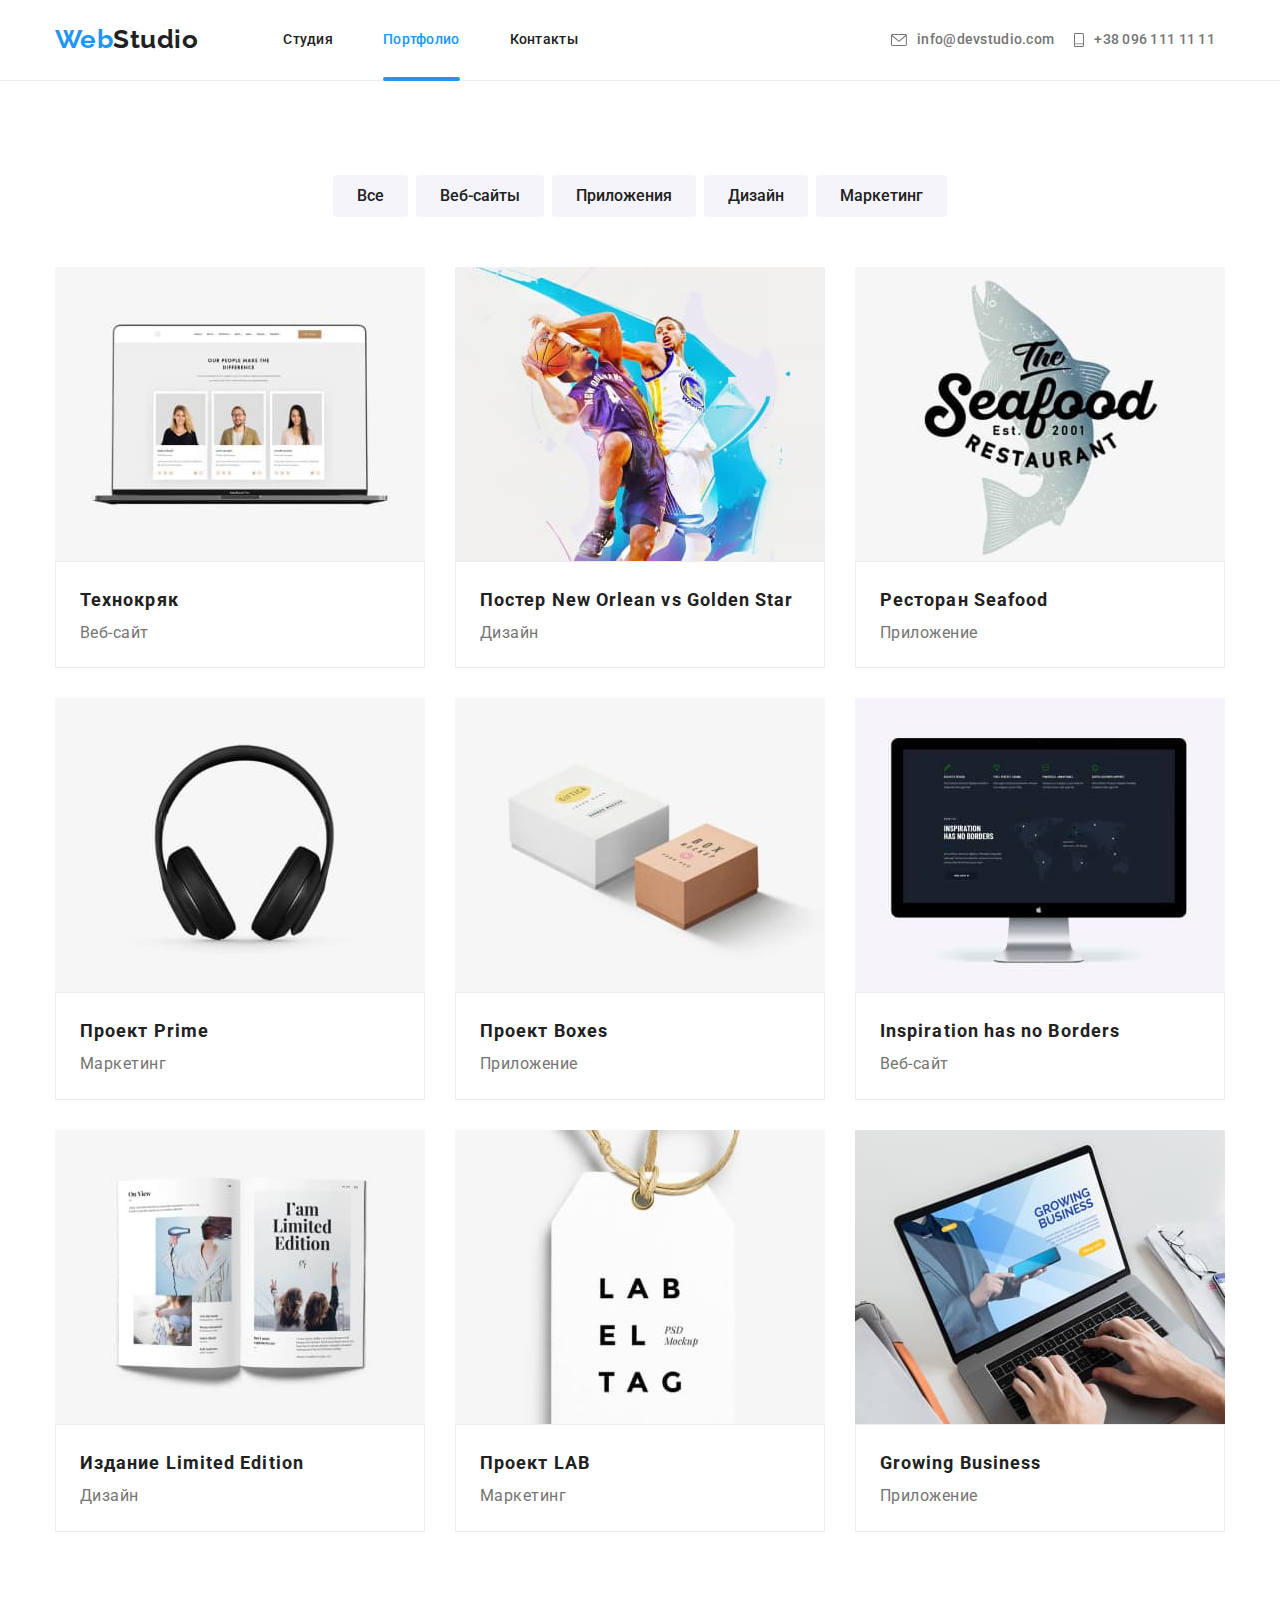
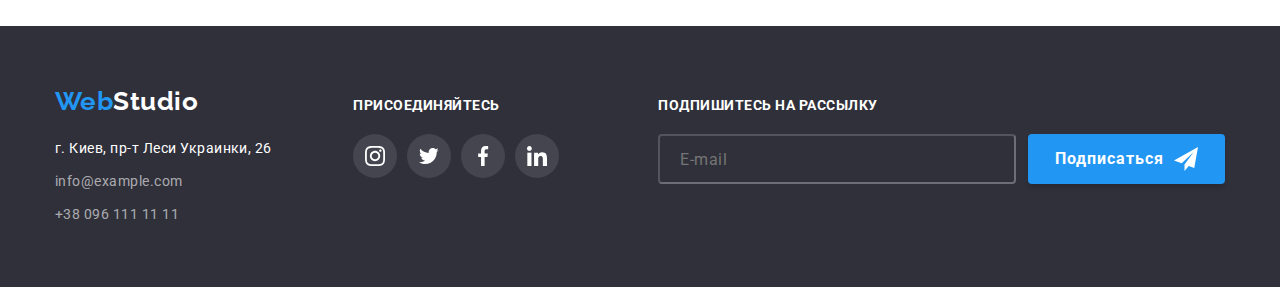
==== portfolio.html @ 79b8e4bc "previous markup, styles" ====
<!DOCTYPE html>
<html lang="ru">
  <head>
    <meta charset="UTF-8" />
    <meta name="viewport" content="width=device-width, initial-scale=1.0" />
    <title>Студия</title>

    <link rel="preconnect" href="https://fonts.googleapis.com" />
    <link rel="preconnect" href="https://fonts.gstatic.com" crossorigin />
    <link
      href="https://fonts.googleapis.com/css2?family=Raleway:wght@700&family=Roboto:wght@400;500;700;900&display=swap"
      rel="stylesheet"
    />
    <link
      rel="stylesheet"
      href="https://cdnjs.cloudflare.com/ajax/libs/modern-normalize/1.1.0/modern-normalize.min.css"
    />
    <link rel="stylesheet" href="./css/styles.css" />
  </head>

  <body>
    <!--Шапка сайта-->
    <header class="header">
      <div class="container no-padding flex">
        <div class="navigation">
          <a href="" lang="en" class="logo focus"
            ><span class="logo-web">Web</span>Studio</a
          >
          <nav>
            <ul class="site-nav flex">
              <li class="focus nav-item">
                <a class="nav-link" href="./index.html">Студия</a>
              </li>
              <li class="focus nav-item active-page">
                <a class="nav-link" href="./portfolio.html">Портфолио</a>
              </li>
              <li class="focus nav-item">
                <a class="nav-link" href="">Контакты</a>
              </li>
            </ul>
          </nav>
        </div>
        <ul class="head-contact flex site-nav">
          <li class="mail">
            <a href="mailto:info@devstudio.com" class="logo-item">
              <svg class="icon-envelope">
                <use
                  href="./pictures/sprite.svg#icon-envelope"
                  width="16"
                  height="12"
                ></use>
              </svg>
              info@devstudio.com</a
            >
          </li>
          <li class="telephone">
            <a href="tel:+380961111111" class="logo-item">
              <svg class="icon-mobile">
                <use href="./pictures/sprite.svg#icon-mobile"></use>
              </svg>
              +38 096 111 11 11</a
            >
          </li>
        </ul>
      </div>
    </header>
    <main>
      <section class="section">
        <div class="container">
          <h1 class="title visually-hidden">Мои проэкты</h1>
          <ul class="port-btn-list">
            <li class="port-btn-item">
              <button type="button" class="port-btn">Все</button>
            </li>
            <li class="port-btn-item">
              <button type="button" class="port-btn">Веб-сайты</button>
            </li>
            <li class="port-btn-item">
              <button type="button" class="port-btn">Приложения</button>
            </li>
            <li class="port-btn-item">
              <button type="button" class="port-btn">Дизайн</button>
            </li>
            <li class="port-btn-item">
              <button type="button" class="port-btn">Маркетинг</button>
            </li>
          </ul>
        </div>
        <div class="container portfolio flex">
          <ul class="port-list">
            <li class="port-list-item">
              <div class="port-thumb">
                <p class="port-item-text">
                  Технокряк это современная площадка распространения
                  коронавируса. Компании используют эту платформу для цифрового
                  шпионажа и атак на защищённые сервера конкурентов.
                </p>
                <img
                  src="./pictures/port-1.jpg"
                  alt="лаптоп"
                  width="370"
                  height="294"
                />
              </div>
              <div class="port-cards-text">
                <h2 class="port-title">Технокряк</h2>
                <p class="port-subtitle">Веб-сайт</p>
              </div>
            </li>
            <li class="port-list-item">
              <div class="port-thumb">
                <p class="port-item-text">
                  Технокряк это современная площадка распространения
                  коронавируса. Компании используют эту платформу для цифрового
                  шпионажа и атак на защищённые сервера конкурентов.
                </p>
                <img
                  src="./pictures/port-2.jpg"
                  alt="баскетбалисты"
                  width="370"
                  height="294"
                />
              </div>
              <div class="port-cards-text">
                <h2 class="port-title">Постер New Orlean vs Golden Star</h2>
                <p class="port-subtitle">Дизайн</p>
              </div>
            </li>
            <li class="port-list-item">
              <div class="port-thumb">
                <p class="port-item-text">
                  Технокряк это современная площадка распространения
                  коронавируса. Компании используют эту платформу для цифрового
                  шпионажа и атак на защищённые сервера конкурентов.
                </p>
                <img
                  src="./pictures/port-3.jpg"
                  alt="рыбный ресторан"
                  width="370"
                  height="294"
                />
              </div>
              <div class="port-cards-text">
                <h2 class="port-title">Ресторан Seafood</h2>
                <p class="port-subtitle">Приложение</p>
              </div>
            </li>
            <li class="port-list-item">
              <div class="port-thumb">
                <p class="port-item-text">
                  Технокряк это современная площадка распространения
                  коронавируса. Компании используют эту платформу для цифрового
                  шпионажа и атак на защищённые сервера конкурентов.
                </p>
                <img
                  src="./pictures/port-4.jpg"
                  alt="наушники"
                  width="370"
                  height="294"
                />
              </div>
              <div class="port-cards-text">
                <h2 class="port-title">Проект Prime</h2>
                <p class="port-subtitle">Маркетинг</p>
              </div>
            </li>
            <li class="port-list-item">
              <div class="port-thumb">
                <p class="port-item-text">
                  Технокряк это современная площадка распространения
                  коронавируса. Компании используют эту платформу для цифрового
                  шпионажа и атак на защищённые сервера конкурентов.
                </p>
                <img
                  src="./pictures/port-5.jpg"
                  alt="коробки"
                  width="370"
                  height="294"
                />
              </div>
              <div class="port-cards-text">
                <h2 class="port-title">Проект Boxes</h2>
                <p class="port-subtitle">Приложение</p>
              </div>
            </li>
            <li class="port-list-item">
              <div class="port-thumb">
                <p class="port-item-text">
                  Технокряк это современная площадка распространения
                  коронавируса. Компании используют эту платформу для цифрового
                  шпионажа и атак на защищённые сервера конкурентов.
                </p>
                <img
                  src="./pictures/port-6.jpg"
                  alt="экран"
                  width="370"
                  height="294"
                />
              </div>
              <div class="port-cards-text">
                <h2 class="port-title">Inspiration has no Borders</h2>
                <p class="port-subtitle">Веб-сайт</p>
              </div>
            </li>
            <li class="port-list-item">
              <div class="port-thumb">
                <p class="port-item-text">
                  Технокряк это современная площадка распространения
                  коронавируса. Компании используют эту платформу для цифрового
                  шпионажа и атак на защищённые сервера конкурентов.
                </p>
                <img
                  src="./pictures/port-7.jpg"
                  alt="журнал"
                  width="370"
                  height="294"
                />
              </div>
              <div class="port-cards-text">
                <h2 class="port-title">Издание Limited Edition</h2>
                <p class="port-subtitle">Дизайн</p>
              </div>
            </li>
            <li class="port-list-item">
              <div class="port-thumb">
                <p class="port-item-text">
                  Технокряк это современная площадка распространения
                  коронавируса. Компании используют эту платформу для цифрового
                  шпионажа и атак на защищённые сервера конкурентов.
                </p>
                <img
                  src="./pictures/port-8.jpg"
                  alt="лейбл"
                  width="370"
                  height="294"
                />
              </div>
              <div class="port-cards-text">
                <h2 class="port-title">Проект LAB</h2>
                <p class="port-subtitle">Маркетинг</p>
              </div>
            </li>
            <li class="port-list-item">
              <div class="port-thumb">
                <p class="port-item-text">
                  Технокряк это современная площадка распространения
                  коронавируса. Компании используют эту платформу для цифрового
                  шпионажа и атак на защищённые сервера конкурентов.
                </p>
                <img
                  src="./pictures/port-9.jpg"
                  alt="лаптоп"
                  width="370"
                  height="294"
                />
              </div>
              <div class="port-cards-text">
                <h2 class="port-title">Growing Business</h2>
                <p class="port-subtitle">Приложение</p>
              </div>
            </li>
          </ul>
        </div>
      </section>
    </main>
    <!--Подвал-->
    <footer class="footer">
      <div class="container foot-flex">
        <div class="foot-address-block">
          <a href="./index.html" class="logo foot focus"
            ><span class="logo-web">Web</span>Studio</a
          >
          <address class="address">
            <ul class="foot-contacts">
              <li class="address-item">
                <a
                  href="https://goo.gl/maps/bssERs2WhnVpPogH9"
                  target="blank"
                  class="link"
                  >г. Киев, пр-т Леси Украинки, 26</a
                >
              </li>
              <li class="address-item">
                <a href="mailto:info@example.com" class="link link-rgba"
                  >info@example.com</a
                >
              </li>
              <li class="address-item">
                <a href="tel:+380961111111" class="link link-rgba"
                  >+38 096 111 11 11</a
                >
              </li>
            </ul>
          </address>
        </div>
        <div class="join">
          <h3 class="join-title">присоединяйтесь</h3>
          <ul class="team-card-links social-list">
            <li class="social-list-item">
              <a
                class="social-link join-us"
                href="https://www.instagram.com"
                target="blank"
              >
                <svg class="social-clients-icon">
                  <use href="./pictures/sprite.svg#icon-instagram"></use>
                </svg>
              </a>
            </li>
            <li class="social-list-item">
              <a
                class="social-link join-us"
                href="https://www.twitter.com"
                target="blank"
              >
                <svg class="social-clients-icon">
                  <use href="./pictures/sprite.svg#icon-twitter"></use>
                </svg>
              </a>
            </li>
            <li class="social-list-item">
              <a
                class="social-link join-us"
                href="https://www.facebook.com"
                target="blank"
              >
                <svg class="social-clients-icon">
                  <use href="./pictures/sprite.svg#icon-facebook"></use>
                </svg>
              </a>
            </li>
            <li class="social-list-item">
              <a
                class="social-link join-us"
                href="https://www.linkedin.com"
                target="blank"
              >
                <svg class="social-clients-icon">
                  <use href="./pictures/sprite.svg#icon-linkedin"></use>
                </svg>
              </a>
            </li>
          </ul>
        </div>
        <div>
          <h3 class="join-title">Подпишитесь на рассылку</h3>
          <form class="flex" name="mailing">
            <input
              class="foot-mailing"
              type="email"
              name="email"
              placeholder="E-mail"
            />
            <button class="foot-btn-text btn" type="submit">
              Подписаться
              <svg class="mailing-icon">
                <use
                  href="./pictures/sprite.svg#icon-plane"
                  width="24"
                  height="24"
                ></use>
              </svg>
            </button>
          </form>
        </div>
      </div>
    </footer>
  </body>
</html>
---- css/styles.css ----
:root {
  --main-color: #212121;
  --text-color: #757575;
  --accent-color: #2196f3;
  --main-bg-color: #ffffff;
  --bg-color: #f5f4fa;
  --foot-bg-color: #2f303a;
  --transition-bezier: cubic-bezier(0.4, 0, 0.2, 1);
}
*,
*::after,
::before {
  margin: 0;
  padding: 0;
}
html {
  box-sizing: border-box;
}

/*основной цвет текста #212121*/
/*вторичный цвет #757575*/
/*акцент цвет #2196F3*/
/*основной цвет фона #ffffff*/
/*вторичный цвет фона #F5F4FA*/
/*подвал цвет адреса rgba(255, 255, 255, 0.6);*/
/*подвал цвет фона #2F303A*/
body {
  font-family: Roboto;
  color: var(--main-color);
  background-color: var(--main-bg-color);
  letter-spacing: 0.03em;
}
ul {
  padding: 0;
  margin: 0;
  list-style: none;
}
a {
  text-decoration: none;
}
h1,
h2,
h3,
h4,
h5,
h6,
p {
  margin: 0;
}
img {
  display: block;
  width: 100%;
  height: auto;
}
.flex {
  display: flex;
}
.container {
  margin-left: auto;
  margin-right: auto;
  padding-left: 15px;
  padding-right: 15px;

  max-width: 1200px;
}
.section {
  padding-top: 94px;
  color: var(--main-color);
}
.card-set {
  margin-right: -30px;
  display: flex;
}
/*------------Header------------*/

.navigation {
  display: flex;
  align-items: center;
  margin-right: auto;
}

.padding-bottom {
  padding-bottom: 94px;
}

.container.no-padding {
  padding-top: 0;
}
.header {
  border-bottom: 1px solid #ececec;
}
.logo {
  font-family: Raleway;
  font-weight: bold;
  font-size: 26px;
  line-height: 1.2;
  color: var(--main-color);
  margin-right: 85px;
}
.logo-web {
  color: var(--accent-color);
}

.site-nav a {
  font-weight: 500;
  font-size: 14px;
  line-height: 1.14;
  letter-spacing: 0.02em;

  color: var(--text-color);
  transition: color 250ms var(--transition-bezier);
}
.nav-link {
  display: block;
  padding-top: 32px;
  padding-bottom: 32px;
}
.nav-item a {
  color: var(--main-color);
}
.site-nav a:focus,
.site-nav a:hover {
  color: var(--accent-color);
}
.nav-item:not(:last-child) {
  margin-right: 50px;
}
.nav-item {
  position: relative;
}
.active-page a {
  color: var(--accent-color);
}
.active-page::after {
  content: "";
  position: absolute;
  display: block;
  bottom: -1px;
  width: 100%;
  height: 4px;
  border-radius: 4px;
  background-color: var(--accent-color);
}
.head-contact {
  align-items: center;
  font-weight: 500;
  font-size: 14px;
  line-height: 1.14;
  letter-spacing: 0.02em;
  transition: color 250ms var(--transition-bezier);
}
.head-contact a:hover,
.head-contact a:focus {
  color: var(--accent-color);
}
.head-contact :first-child {
  margin-right: 10px;
}
.icon-envelope {
  width: 16px;
  height: 12px;
  fill: var(--text-color);
}
.icon-mobile {
  width: 10px;
  height: 16px;
  fill: var(--text-color);
}
.head-contact a:hover .icon-envelope,
.head-contact a:focus .icon-envelope {
  fill: var(--accent-color);
}
.head-contact a:hover .icon-mobile,
.head-contact a:focus .icon-mobile {
  fill: var(--accent-color);
}

.logo-item {
  display: flex;
  align-items: center;
}
/*------------Hero section------------*/

.hero {
  padding: 200px 0;
  text-align: center;
}
.overlay {
  height: 600px;
  max-width: 1600px;
  margin-left: auto;
  margin-right: auto;
  background-size: cover;
  background-repeat: no-repeat;
  background-position: center;
  background-color: #212121;
  background-image: linear-gradient(
      rgba(47, 48, 58, 0.4),
      rgba(47, 48, 58, 0.4)
    ),
    url(../pictures/hero-jpg.jpg);
}
.hero-title {
  max-width: 696px;
  margin: auto;
  font-weight: 900;
  font-size: 44px;
  line-height: 1.36;
  text-align: center;

  letter-spacing: 0.06em;
  text-transform: uppercase;
  color: var(--main-bg-color);
}
.btn {
  color: var(--main-bg-color);
  background-color: var(--accent-color);
  box-shadow: 0px 4px 4px rgba(0, 0, 0, 0.15);
  border-radius: 4px;
  border-color: transparent;
  margin-top: 30px;
  padding: 10px 32px;
  max-width: 200px;
  max-height: 50px;
  font-style: normal;
  font-weight: bold;
  font-size: 16px;
  line-height: 1.9;
}
/*------------Features section------------*/

.visually-hidden {
  position: absolute !important;
  clip: rect(1px 1px 1px 1px);
  clip: rect(1px, 1px, 1px, 1px);
  padding: 0 !important;
  border: 0 !important;
  height: 1px !important;
  width: 1px !important;
  overflow: hidden;
}
.card-set > .feat-item {
  flex-basis: calc(100% / 4 - 30px);
}
.features .title {
  margin-top: 0;
  margin-bottom: 0;
  font-weight: bold;
  font-size: 14px;
  line-height: 1.14;
  text-transform: uppercase;
}
.feat-text {
  margin-top: 15px;
  margin-bottom: 0;
  color: var(--text-color);
  font-size: 14px;
  line-height: 1.71;
}
.feat-item:not(:last-child) {
  margin-right: 30px;
}
.feat-item {
  align-items: center;
  justify-content: center;
}
.svg-set {
  flex-wrap: wrap;
}

.feat-item::before {
  content: "";
  height: 120px;
  background-position: center;
  display: block;
  background-color: var(--bg-color);
  margin-bottom: 30px;
  border-radius: 5px;
  background-repeat: no-repeat;
}
.antenna::before {
  background-size: 70px;
  background-image: url(../pictures/antenna.svg);
}
.clock::before {
  background-size: 70px;
  background-image: url(../pictures/clock.svg);
}
.diagram::before {
  background-size: 70px;
  background-image: url(../pictures/diagram.svg);
}
.astronaut::before {
  background-size: 70px;
  background-image: url(../pictures/astronaut.svg);
}

/*------------We do section------------*/
.card-set > .we-do-item {
  flex-basis: calc(100% / 3 - 30px);
}
.we-do-item {
  position: relative;
  margin-right: 30px;
}
.we-do-subtitle {
  position: absolute;
  bottom: 0;

  width: 100%;
  height: 70px;
  display: block;
  font-weight: 700;
  font-size: 14px;
  line-height: 1.14;
  text-transform: uppercase;

  text-align: center;
  justify-content: center;
  padding-top: 27px;
  padding-bottom: 27px;
  letter-spacing: 0.03em;
  color: var(--main-bg-color);
  background-color: rgba(47, 48, 58, 0.8);
}
/*------------Team section------------*/
.bgcolor {
  width: auto;
  background-color: var(--bg-color);
}
.main-title {
  margin-top: 0;
  margin-bottom: 50px;
  font-weight: bold;
  font-size: 36px;
  line-height: 1.16;
  text-align: center;
}

.team-list > .team-item {
  display: inline-block;
  flex-basis: calc(100% / 4);
}
.team-list > .team-item:not(:last-child) {
  margin-right: 20px;
}
.team-item {
  width: 270px;
  background: var(--main-bg-color);
  box-shadow: 4px 0px 4px rgba(0, 0, 0, 0.25);
}
.team-card-text {
  padding-top: 30px;
  padding-bottom: 30px;
  text-align: center;
}

.team-subtitle {
  font-weight: 500;
  font-size: 16px;
  line-height: 1.18;
}

.team-text {
  margin-top: 10px;
  font-size: 16px;
  line-height: 1.18;
  align-items: center;
  color: var(--text-color);
  margin-bottom: 16px;
}
.social-list {
  display: flex;
  justify-content: center;
}
.social-list-item {
  width: 44px;
  height: 44px;
  border-color: transparent;
}
.social-list-item + .social-list-item {
  margin-left: 10px;
}
.social-link {
  display: flex;
  width: 100%;
  height: 100%;
  border-radius: 50%;
  justify-content: center;
  align-items: center;
  transition: background-color 250ms var(--transition-bezier);
}
.social-link:hover,
.social-link:focus {
  background-color: var(--accent-color);
  border-color: transparent;
}
.social-icon {
  width: 20px;
  height: 20px;
  fill: #afb1b8;
  transition: fill 250ms var(--transition-bezier);
}
.social-link:hover .social-icon,
.social-link:focus .social-icon {
  fill: var(--main-bg-color);
}
/*------------Clients section------------*/

.clients-item {
  width: 170px;
  height: 92px;
}
.clients-item + .clients-item {
  margin-left: 30px;
}
.clients-link {
  display: flex;
  width: 100%;
  height: 100%;
  border: 1px solid #afb1b8;
  border-radius: 5px;
  justify-content: center;
  align-items: center;
  transition: border-color 250ms var(--transition-bezier);
}
.clients-link:hover,
.clients-link:focus {
  border-color: var(--accent-color);
}
.clients-icon {
  display: inline-block;
  width: 106px;
  height: 60px;
  fill: #afb1b8;
  transition: fill 250ms var(--transition-bezier);
}
.clients-link:hover .clients-icon,
.clients-link:focus .clients-icon {
  fill: var(--accent-color);
}
/*------------Footer section------------*/
.footer {
  padding-top: 60px;
  padding-bottom: 60px;
  background-color: var(--foot-bg-color);
}
.foot-flex {
  display: flex;
  align-items: baseline;
  justify-content: space-between;
}
.logo.foot {
  color: var(--main-bg-color);
}
.foot-contacts {
  margin-top: 20px;
}
.address-item:not(:first-child) {
  margin-top: 9px;
}
.address .link {
  font-style: normal;
  font-family: Roboto;
  font-size: 14px;
  line-height: 1.7;
  color: var(--main-bg-color);
}
.link.link-rgba {
  color: rgba(255, 255, 255, 0.6);
}
.join {
  margin-left: 70px;
  margin-right: auto;
}
.join-title {
  color: var(--main-bg-color);
  text-transform: uppercase;
  font-size: 14px;
  line-height: 1.14;
  margin-bottom: 20px;
}
.social-clients-icon {
  width: 20px;
  height: 20px;
}
.social-list-item > .social-link.join-us {
  background-color: rgba(255, 255, 255, 0.1);
}
.social-list-item > .social-link.join-us:hover,
.social-list-item > .social-link.join-us:focus {
  background-color: var(--accent-color);
}
.social-link > .social-clients-icon {
  fill: var(--main-bg-color);
}
.foot-mailing {
  width: 358px;
  height: 50px;
  padding: 10px;
  border-color: rgba(255, 255, 255, 0.3);
  border-radius: 4px;
  background-color: transparent;
  color: var(--main-bg-color);
}
.foot-btn-text {
  display: flex;
  margin-top: 0;
  margin-left: 12px;
  padding: 10px 25px;
  font-weight: 700;
  font-size: 16px;
  line-height: 1.6;
  align-items: center;
  justify-content: center;
  letter-spacing: 0.06em;
}
.mailing-icon {
  width: 24px;
  height: 24px;
  fill: var(--main-bg-color);
  margin-left: 10px;
}
.foot-mailing::placeholder {
  font-weight: 400;
  font-size: 16px;
  line-height: 1.25;
  letter-spacing: 0.03em;
  padding-left: 10px;
}
/*------------Modal page------------*/
.backdrop {
  position: fixed;
  top: 0;
  left: 0;
  width: 100%;
  height: 100%;
  background-color: rgba(0, 0, 0, 0.2);

  opacity: 1;
  transition: opacity 250ms var(--transition-bezier);
}
.backdrop.is-hidden {
  opacity: 0;
  pointer-events: none;
}
.backdrop.is-hidden .modal {
  transform: translate(-50%, -50%) scale(1.1);
}
.modal {
  position: absolute;
  top: 50%;
  left: 50%;
  transform: translate(-50%, -50%) scale(1);
  width: 528px;
  min-height: 581px;
  border-radius: 4px;

  background-color: var(--main-bg-color);
  box-shadow: 1px 0px 2px rgba(0, 0, 0, 0.2), 1px 0px 1px rgba(0, 0, 0, 0.14),
    3px 0px 1px rgba(0, 0, 0, 0.12);

  transition: opacity 250ms var(--transition-bezier),
    transform 250ms var(--transition-bezier);
}
.modal-button {
  position: absolute;
  width: 30px;
  height: 30px;
  top: 8px;
  right: 8px;
  padding: 5px;
  border-radius: 50%;
  border: 1px solid rgba(0, 0, 0, 0.1);
  background-color: var(--main-bg-color);
}
.modal-icon {
  width: 18px;
  height: 18px;
}
.modal-button:hover .modal-icon {
  fill: var(--accent-color);
}
.modal-title {
  font-weight: bold;
  margin-left: auto;
  margin-right: auto;
  margin-bottom: 30px;
  justify-content: center;
  font-size: 20px;
  line-height: 1.2;
}
.modal-form {
  padding-bottom: 50px;
  padding-right: 40px;
  padding-left: 40px;
  padding-top: 40px;
}
.form-label {
  display: block;
  margin-bottom: 10px;
}
.modal-form-input {
  width: 100%;
  height: 40px;
  border-radius: 4px;
  margin-top: 5px;
  border: 1px solid rgba(33, 33, 33, 0.2);
  padding: 12px 12px 12px 42px;
  outline: none;
  cursor: pointer;
  transition: border-color 250ms var(--transition-bezier);
}
.modal-form-input:focus {
  border-color: var(--accent-color);
}
.icon-position {
  position: relative;
}
.icon-input {
  position: absolute;
  left: 16px;
  top: 50%;
  width: 18px;
  height: 18px;
  transform: translateY(-50%);
  display: inline-block;
  fill: var(--main-color);
  transition: fill 250ms var(--transition-bezier);
}
.form-label:focus-within .icon-input {
  fill: var(--accent-color);
}
.input-text {
  font-weight: 400;
  font-size: 12px;
  line-height: 1.16;
  letter-spacing: 0.01em;
  color: var(--text-color);
}

.comment .modal-textarea {
  display: flex;
  padding: 12px 16px;
  margin-bottom: 20px;
  margin-top: 4px;
  height: 120px;
  width: 100%;
  resize: none;
  outline-color: var(--accent-color);
  border: 1px solid rgba(33, 33, 33, 0.2);
  border-radius: 4px;
}
.modal-textarea::placeholder {
  font-size: 16px;
  color: rgba(117, 117, 117, 0.5);
}
.comment-text {
  font-weight: 400;
  font-size: 14px;
  line-height: 1.16;
  letter-spacing: 0.01em;
  color: var(--text-color);
}
.check-box {
  display: flex;
  align-items: center;
  padding-left: 13px;
  margin-bottom: 30px;
  width: 100%;
  margin-top: 20px;
  font-size: 14px;
  line-height: 1.46;
  initial-letter: 0.03em;
  color: var(--text-color);
}
.checkbox-icon {
  display: inline-block;
  width: 16px;
  height: 15px;
  margin-right: 7px;
  border: 2px solid var(--main-color);
  border-radius: 2px;
  transition: background-color 250ms var(--transition-bezier);
}

.conditions-link {
  color: var(--accent-color);
  position: relative;
}
.checkbox-hidden {
  position: absolute !important;
  clip: rect(1px 1px 1px 1px);
  clip: rect(1px, 1px, 1px, 1px);
  padding: 0 !important;
  border: 0 !important;
  height: 1px !important;
  width: 1px !important;
  overflow: hidden;
}
.checkbox-hidden:checked + .checkbox-icon {
  border-color: transparent;
  background-color: var(--accent-color);
  background-origin: border-box;
  background-size: contain;
}

.conditions-link::after {
  content: "";
  position: absolute;
  bottom: 2px;
  left: 0;
  width: 100%;
  height: 1px;
  background-color: var(--accent-color);
}
.agree-btn {
  display: block;
  margin: 0 auto;
  padding: 10px 55px;
  line-height: 1.6;
  letter-spacing: 0.06em;
}
/*------------Portfolio page------------*/
:root {
  --btn-shadow: 0px 3px 1px rgba(0, 0, 0, 0.1), 0px 1px 2px rgba(0, 0, 0, 0.08),
    0px 2px 2px rgba(0, 0, 0, 0.12);
}

.port-btn-list {
  display: flex;
  justify-content: center;
  margin-bottom: 50px;
}
.port-btn {
  display: inline-block;
  width: auto;
  height: auto;
  position: inherit;
  color: var(--main-color);
  background-color: var(--bg-color);

  border-radius: 4px;
  border-color: transparent;
  font-family: Roboto;
  font-weight: 500;
  font-size: 16px;
  line-height: 1.6;

  padding: 6px 22px;
  text-align: center;

  transition: background-color 250ms var(--transition-bezier);
}
.port-btn:hover,
.port-btn:focus {
  background-color: var(--accent-color);
  color: var(--main-bg-color);
  box-shadow: var(--btn-shadow);
}

.port-btn-list > .port-btn-item:not(:last-child) {
  margin-right: 8px;
}
.container.portfolio {
  padding-top: 0;
  padding-bottom: 94px;
}
.port-list {
  display: flex;
  flex-wrap: wrap;
  margin-bottom: -30px;
  margin-left: -30px;
}

.port-list-item {
  background-color: var(--main-bg-color);
  flex-basis: calc((100% - 90px) / 3);
  margin-bottom: 30px;
  margin-left: 30px;
}
.port-list-item:hover,
.port-list-item:focus {
  box-shadow: 0px 1px 1px rgb(0 0 0 / 12%), 0px 4px 4px rgb(0 0 0 / 6%),
    1px 4px 6px rgb(0 0 0 / 16%);
}
.port-thumb {
  position: relative;
  overflow: hidden;
}
.port-item-text {
  opacity: 0;
  position: absolute;
  width: 100%;
  height: 100%;
  top: 0;
  left: 0;
  padding: 63px 24px;
  font-weight: 400;
  font-size: 18px;
  line-height: 1.56;
  text-align: left;
  justify-content: center;
  letter-spacing: 0.03em;
  color: var(--main-bg-color);
  background-color: rgba(33, 150, 243, 0.9);
  transition: transform 250ms var(--transition-bezier),
    opacity 250ms var(--transition-bezier);
  transform: translateY(100%);
}
.port-list-item:hover .port-item-text,
.port-list-item:focus .port-item-text {
  opacity: 1;
  transform: translateY(0);
}

.port-cards-text {
  border: 1px solid #eeeeee;
  padding: 20px 24px;
}
.port-title {
  font-weight: bold;
  font-size: 18px;
  line-height: 2;
  letter-spacing: 0.06em;
  color: var(--main-color);
}
.port-subtitle {
  font-size: 16px;
  line-height: 1.87;
  color: var(--text-color);
}

/*основной цвет текста #212121*/
/*вторичный цвет #757575*/
/*акцент цвет #2196F3*/
/*основной цвет фона #E5E5E5*/
/*вторичный цвет фона #F5F4FA*/
/*подвал цвет адреса rgba(255, 255, 255, 0.6);*/
/*подвал цвет фона #2F303A*/
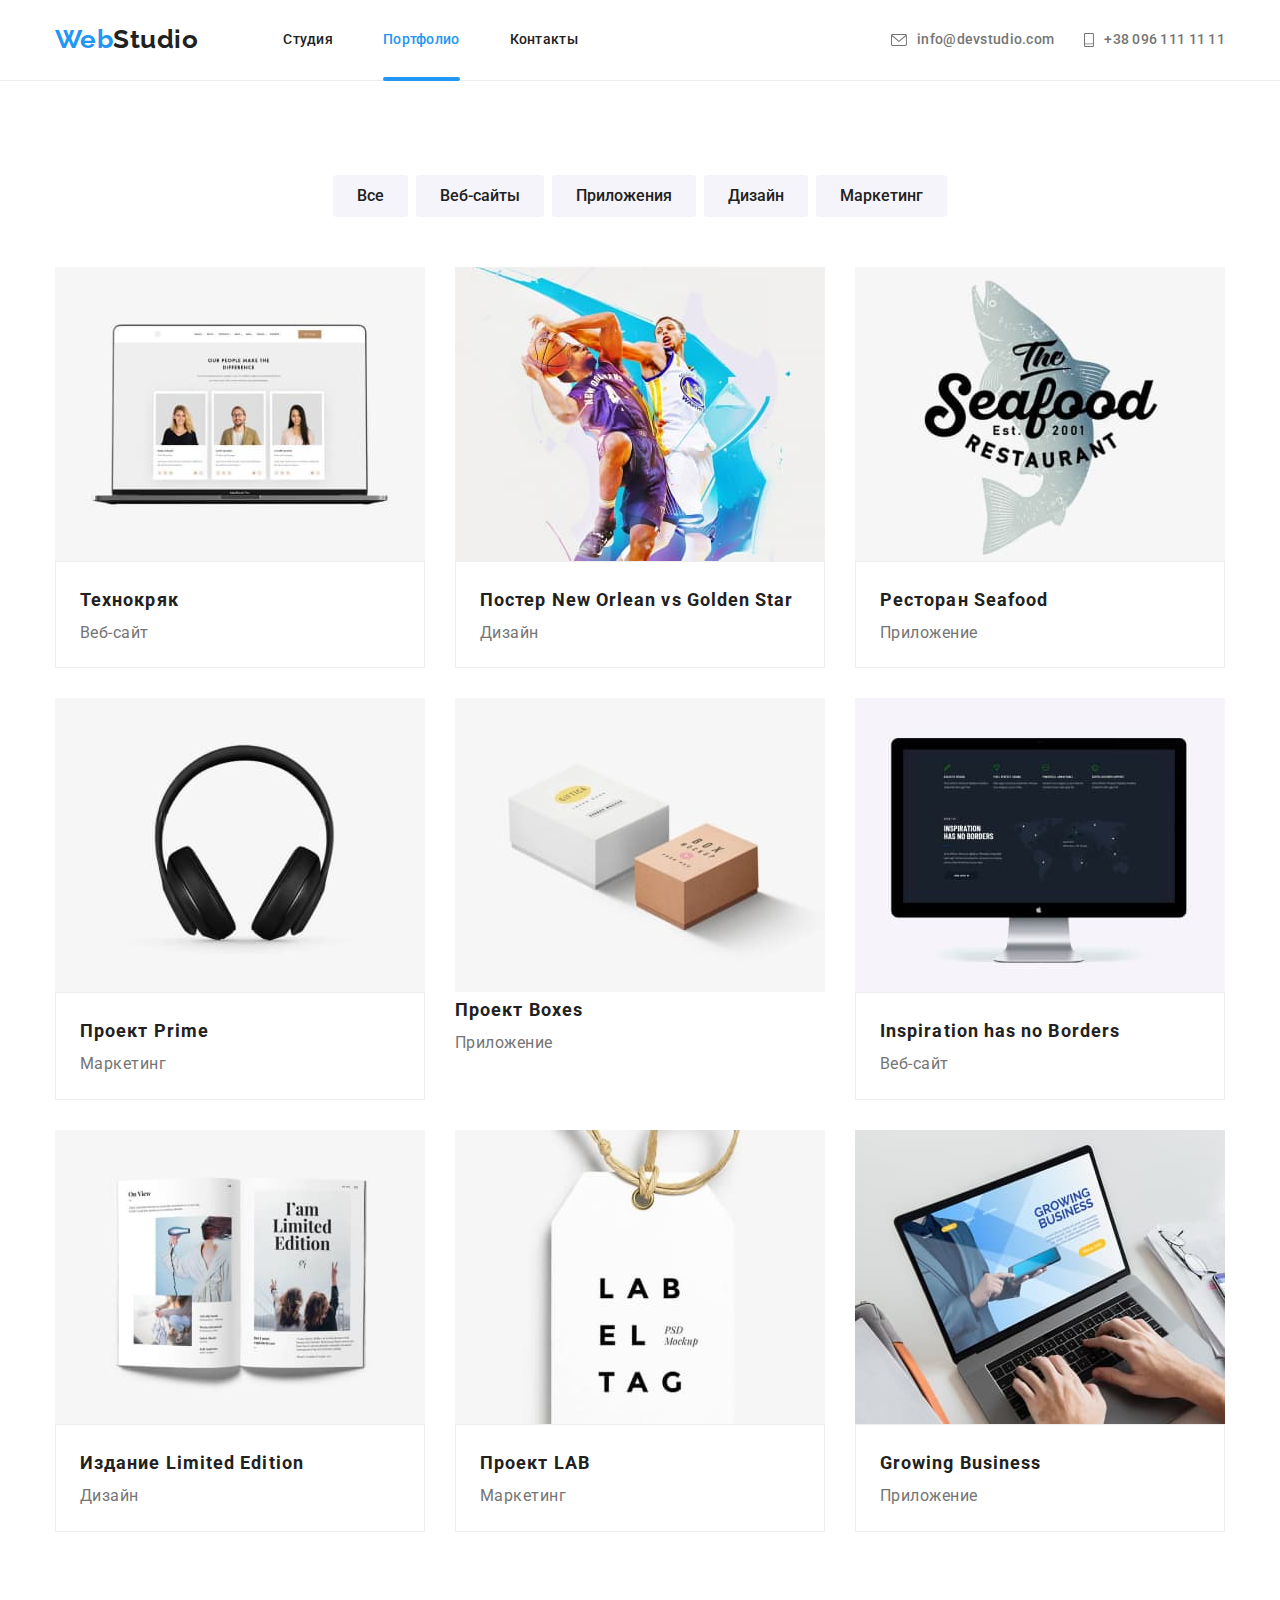
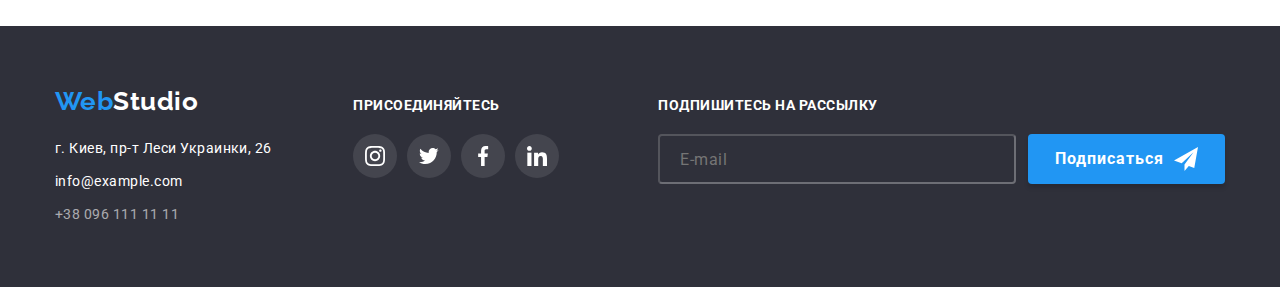
==== commit 1d9f96f4: "bem" ====
--- a/portfolio.html
+++ b/portfolio.html
@@ -21,29 +21,35 @@
   <body>
     <!--Шапка сайта-->
     <header class="header">
-      <div class="container no-padding flex">
-        <div class="navigation">
-          <a href="" lang="en" class="logo focus"
-            ><span class="logo-web">Web</span>Studio</a
+      <div class="container container--no-padding container__flex">
+        <div class="nav">
+          <a href="" lang="en" class="logo"
+            ><span class="logo__logo-web">Web</span>Studio</a
           >
           <nav>
-            <ul class="site-nav flex">
-              <li class="focus nav-item">
-                <a class="nav-link" href="./index.html">Студия</a>
-              </li>
-              <li class="focus nav-item active-page">
-                <a class="nav-link" href="./portfolio.html">Портфолио</a>
-              </li>
-              <li class="focus nav-item">
-                <a class="nav-link" href="">Контакты</a>
+            <ul class="nav__flex">
+              <li class="nav__item">
+                <a class="nav__link" href="./index.html">Студия</a>
+              </li>
+              <li class="nav__item">
+                <a
+                  class="nav__link nav__item--active-page"
+                  href="./portfolio.html"
+                  >Портфолио</a
+                >
+              </li>
+              <li class="nav__item">
+                <a class="nav__link" href="">Контакты</a>
               </li>
             </ul>
           </nav>
         </div>
-        <ul class="head-contact flex site-nav">
-          <li class="mail">
-            <a href="mailto:info@devstudio.com" class="logo-item">
-              <svg class="icon-envelope">
+        <ul class="head-contact">
+          <li class="head-contact--margin-right">
+            <a href="mailto:info@devstudio.com" class="head-contact__link">
+              <svg
+                class="head-contact__icon-envelope head-contact__icon-envelope--margin-right"
+              >
                 <use
                   href="./pictures/sprite.svg#icon-envelope"
                   width="16"
@@ -53,9 +59,11 @@
               info@devstudio.com</a
             >
           </li>
-          <li class="telephone">
-            <a href="tel:+380961111111" class="logo-item">
-              <svg class="icon-mobile">
+          <li>
+            <a href="tel:+380961111111" class="head-contact__link">
+              <svg
+                class="head-contact__icon-mobile head-contact__icon-mobile--margin-right"
+              >
                 <use href="./pictures/sprite.svg#icon-mobile"></use>
               </svg>
               +38 096 111 11 11</a
@@ -67,30 +75,30 @@
     <main>
       <section class="section">
         <div class="container">
-          <h1 class="title visually-hidden">Мои проэкты</h1>
-          <ul class="port-btn-list">
-            <li class="port-btn-item">
-              <button type="button" class="port-btn">Все</button>
-            </li>
-            <li class="port-btn-item">
-              <button type="button" class="port-btn">Веб-сайты</button>
-            </li>
-            <li class="port-btn-item">
-              <button type="button" class="port-btn">Приложения</button>
-            </li>
-            <li class="port-btn-item">
-              <button type="button" class="port-btn">Дизайн</button>
-            </li>
-            <li class="port-btn-item">
-              <button type="button" class="port-btn">Маркетинг</button>
+          <h1 class="section__title--visually-hidden">Мои проэкты</h1>
+          <ul class="btn-list">
+            <li class="btn-list__item">
+              <button type="button" class="btn-list__btn">Все</button>
+            </li>
+            <li class="btn-list__item">
+              <button type="button" class="btn-list__btn">Веб-сайты</button>
+            </li>
+            <li class="btn-list__item">
+              <button type="button" class="btn-list__btn">Приложения</button>
+            </li>
+            <li class="btn-list__item">
+              <button type="button" class="btn-list__btn">Дизайн</button>
+            </li>
+            <li class="btn-list__item">
+              <button type="button" class="btn-list__btn">Маркетинг</button>
             </li>
           </ul>
         </div>
-        <div class="container portfolio flex">
+        <div class="container container__portfolio">
           <ul class="port-list">
-            <li class="port-list-item">
-              <div class="port-thumb">
-                <p class="port-item-text">
+            <li class="port-list__item">
+              <div class="port-thumb">
+                <p class="port-thumb__text">
                   Технокряк это современная площадка распространения
                   коронавируса. Компании используют эту платформу для цифрового
                   шпионажа и атак на защищённые сервера конкурентов.
@@ -102,14 +110,14 @@
                   height="294"
                 />
               </div>
-              <div class="port-cards-text">
-                <h2 class="port-title">Технокряк</h2>
-                <p class="port-subtitle">Веб-сайт</p>
-              </div>
-            </li>
-            <li class="port-list-item">
-              <div class="port-thumb">
-                <p class="port-item-text">
+              <div class="port-thumb__data">
+                <h2 class="port-thumb__title">Технокряк</h2>
+                <p class="port-thumb__subtitle">Веб-сайт</p>
+              </div>
+            </li>
+            <li class="port-list__item">
+              <div class="port-thumb">
+                <p class="port-thumb__text">
                   Технокряк это современная площадка распространения
                   коронавируса. Компании используют эту платформу для цифрового
                   шпионажа и атак на защищённые сервера конкурентов.
@@ -121,14 +129,16 @@
                   height="294"
                 />
               </div>
-              <div class="port-cards-text">
-                <h2 class="port-title">Постер New Orlean vs Golden Star</h2>
-                <p class="port-subtitle">Дизайн</p>
-              </div>
-            </li>
-            <li class="port-list-item">
-              <div class="port-thumb">
-                <p class="port-item-text">
+              <div class="port-thumb__data">
+                <h2 class="port-thumb__title">
+                  Постер New Orlean vs Golden Star
+                </h2>
+                <p class="port-thumb__subtitle">Дизайн</p>
+              </div>
+            </li>
+            <li class="port-list__item">
+              <div class="port-thumb">
+                <p class="port-thumb__text">
                   Технокряк это современная площадка распространения
                   коронавируса. Компании используют эту платформу для цифрового
                   шпионажа и атак на защищённые сервера конкурентов.
@@ -140,14 +150,14 @@
                   height="294"
                 />
               </div>
-              <div class="port-cards-text">
-                <h2 class="port-title">Ресторан Seafood</h2>
-                <p class="port-subtitle">Приложение</p>
-              </div>
-            </li>
-            <li class="port-list-item">
-              <div class="port-thumb">
-                <p class="port-item-text">
+              <div class="port-thumb__data">
+                <h2 class="port-thumb__title">Ресторан Seafood</h2>
+                <p class="port-thumb__subtitle">Приложение</p>
+              </div>
+            </li>
+            <li class="port-list__item">
+              <div class="port-thumb">
+                <p class="port-thumb__text">
                   Технокряк это современная площадка распространения
                   коронавируса. Компании используют эту платформу для цифрового
                   шпионажа и атак на защищённые сервера конкурентов.
@@ -159,14 +169,14 @@
                   height="294"
                 />
               </div>
-              <div class="port-cards-text">
-                <h2 class="port-title">Проект Prime</h2>
-                <p class="port-subtitle">Маркетинг</p>
-              </div>
-            </li>
-            <li class="port-list-item">
-              <div class="port-thumb">
-                <p class="port-item-text">
+              <div class="port-thumb__data">
+                <h2 class="port-thumb__title">Проект Prime</h2>
+                <p class="port-thumb__subtitle">Маркетинг</p>
+              </div>
+            </li>
+            <li class="port-list__item">
+              <div class="port-thumb">
+                <p class="port-thumb__text">
                   Технокряк это современная площадка распространения
                   коронавируса. Компании используют эту платформу для цифрового
                   шпионажа и атак на защищённые сервера конкурентов.
@@ -179,13 +189,13 @@
                 />
               </div>
               <div class="port-cards-text">
-                <h2 class="port-title">Проект Boxes</h2>
-                <p class="port-subtitle">Приложение</p>
-              </div>
-            </li>
-            <li class="port-list-item">
-              <div class="port-thumb">
-                <p class="port-item-text">
+                <h2 class="port-thumb__title">Проект Boxes</h2>
+                <p class="port-thumb__subtitle">Приложение</p>
+              </div>
+            </li>
+            <li class="port-list__item">
+              <div class="port-thumb">
+                <p class="port-thumb__text">
                   Технокряк это современная площадка распространения
                   коронавируса. Компании используют эту платформу для цифрового
                   шпионажа и атак на защищённые сервера конкурентов.
@@ -197,14 +207,14 @@
                   height="294"
                 />
               </div>
-              <div class="port-cards-text">
-                <h2 class="port-title">Inspiration has no Borders</h2>
-                <p class="port-subtitle">Веб-сайт</p>
-              </div>
-            </li>
-            <li class="port-list-item">
-              <div class="port-thumb">
-                <p class="port-item-text">
+              <div class="port-thumb__data">
+                <h2 class="port-thumb__title">Inspiration has no Borders</h2>
+                <p class="port-thumb__subtitle">Веб-сайт</p>
+              </div>
+            </li>
+            <li class="port-list__item">
+              <div class="port-thumb">
+                <p class="port-thumb__text">
                   Технокряк это современная площадка распространения
                   коронавируса. Компании используют эту платформу для цифрового
                   шпионажа и атак на защищённые сервера конкурентов.
@@ -216,14 +226,14 @@
                   height="294"
                 />
               </div>
-              <div class="port-cards-text">
-                <h2 class="port-title">Издание Limited Edition</h2>
-                <p class="port-subtitle">Дизайн</p>
-              </div>
-            </li>
-            <li class="port-list-item">
-              <div class="port-thumb">
-                <p class="port-item-text">
+              <div class="port-thumb__data">
+                <h2 class="port-thumb__title">Издание Limited Edition</h2>
+                <p class="port-thumb__subtitle">Дизайн</p>
+              </div>
+            </li>
+            <li class="port-list__item">
+              <div class="port-thumb">
+                <p class="port-thumb__text">
                   Технокряк это современная площадка распространения
                   коронавируса. Компании используют эту платформу для цифрового
                   шпионажа и атак на защищённые сервера конкурентов.
@@ -235,14 +245,14 @@
                   height="294"
                 />
               </div>
-              <div class="port-cards-text">
-                <h2 class="port-title">Проект LAB</h2>
-                <p class="port-subtitle">Маркетинг</p>
-              </div>
-            </li>
-            <li class="port-list-item">
-              <div class="port-thumb">
-                <p class="port-item-text">
+              <div class="port-thumb__data">
+                <h2 class="port-thumb__title">Проект LAB</h2>
+                <p class="port-thumb__subtitle">Маркетинг</p>
+              </div>
+            </li>
+            <li class="port-list__item">
+              <div class="port-thumb">
+                <p class="port-thumb__text">
                   Технокряк это современная площадка распространения
                   коронавируса. Компании используют эту платформу для цифрового
                   шпионажа и атак на защищённые сервера конкурентов.
@@ -254,9 +264,9 @@
                   height="294"
                 />
               </div>
-              <div class="port-cards-text">
-                <h2 class="port-title">Growing Business</h2>
-                <p class="port-subtitle">Приложение</p>
+              <div class="port-thumb__data">
+                <h2 class="port-thumb__title">Growing Business</h2>
+                <p class="port-thumb__subtitle">Приложение</p>
               </div>
             </li>
           </ul>
@@ -265,28 +275,32 @@
     </main>
     <!--Подвал-->
     <footer class="footer">
-      <div class="container foot-flex">
-        <div class="foot-address-block">
-          <a href="./index.html" class="logo foot focus"
-            ><span class="logo-web">Web</span>Studio</a
+      <div class="container container--foot-flex">
+        <div>
+          <a href="./index.html" class="logo logo--foot"
+            ><span class="logo__logo-web">Web</span>Studio</a
           >
-          <address class="address">
+          <address class="footer__address">
             <ul class="foot-contacts">
-              <li class="address-item">
+              <li class="foot-contacts__item">
                 <a
                   href="https://goo.gl/maps/bssERs2WhnVpPogH9"
                   target="blank"
-                  class="link"
+                  class="foot-contacts__link"
                   >г. Киев, пр-т Леси Украинки, 26</a
                 >
               </li>
-              <li class="address-item">
-                <a href="mailto:info@example.com" class="link link-rgba"
+              <li class="foot-contacts__item">
+                <a
+                  href="mailto:info@example.com"
+                  class="foot-contacts__link link-rgba"
                   >info@example.com</a
                 >
               </li>
-              <li class="address-item">
-                <a href="tel:+380961111111" class="link link-rgba"
+              <li class="foot-contacts__item">
+                <a
+                  href="tel:+380961111111"
+                  class="foot-contacts__link foot-contacts__link--rgba"
                   >+38 096 111 11 11</a
                 >
               </li>
@@ -294,48 +308,48 @@
           </address>
         </div>
         <div class="join">
-          <h3 class="join-title">присоединяйтесь</h3>
-          <ul class="team-card-links social-list">
-            <li class="social-list-item">
+          <h3 class="join__title">присоединяйтесь</h3>
+          <ul class="social-list">
+            <li class="social-list__item">
               <a
-                class="social-link join-us"
+                class="social-list__link social-list__link--join-us"
                 href="https://www.instagram.com"
                 target="blank"
               >
-                <svg class="social-clients-icon">
+                <svg class="social-clients-icon social-list__icon--svg">
                   <use href="./pictures/sprite.svg#icon-instagram"></use>
                 </svg>
               </a>
             </li>
-            <li class="social-list-item">
+            <li class="social-list__item">
               <a
-                class="social-link join-us"
+                class="social-list__link social-list__link--join-us"
                 href="https://www.twitter.com"
                 target="blank"
               >
-                <svg class="social-clients-icon">
+                <svg class="social-list__icon social-list__icon--svg">
                   <use href="./pictures/sprite.svg#icon-twitter"></use>
                 </svg>
               </a>
             </li>
-            <li class="social-list-item">
+            <li class="social-list__item">
               <a
-                class="social-link join-us"
+                class="social-list__link social-list__link--join-us"
                 href="https://www.facebook.com"
                 target="blank"
               >
-                <svg class="social-clients-icon">
+                <svg class="social-list__icon social-list__icon--svg">
                   <use href="./pictures/sprite.svg#icon-facebook"></use>
                 </svg>
               </a>
             </li>
-            <li class="social-list-item">
+            <li class="social-list__item">
               <a
-                class="social-link join-us"
+                class="social-list__link social-list__link--join-us"
                 href="https://www.linkedin.com"
                 target="blank"
               >
-                <svg class="social-clients-icon">
+                <svg class="social-list__icon social-list__icon--svg">
                   <use href="./pictures/sprite.svg#icon-linkedin"></use>
                 </svg>
               </a>
@@ -343,17 +357,17 @@
           </ul>
         </div>
         <div>
-          <h3 class="join-title">Подпишитесь на рассылку</h3>
-          <form class="flex" name="mailing">
+          <h3 class="join__title">Подпишитесь на рассылку</h3>
+          <form class="join__flex" name="mailing">
             <input
-              class="foot-mailing"
+              class="join__mailing"
               type="email"
               name="email"
               placeholder="E-mail"
             />
-            <button class="foot-btn-text btn" type="submit">
+            <button class="btn btn__foot" type="submit">
               Подписаться
-              <svg class="mailing-icon">
+              <svg class="btn__mailing-icon">
                 <use
                   href="./pictures/sprite.svg#icon-plane"
                   width="24"
--- a/css/styles.css
+++ b/css/styles.css
@@ -52,9 +52,7 @@
   width: 100%;
   height: auto;
 }
-.flex {
-  display: flex;
-}
+
 .container {
   margin-left: auto;
   margin-right: auto;
@@ -63,27 +61,23 @@
 
   max-width: 1200px;
 }
+.container__flex {
+  display: flex;
+}
 .section {
   padding-top: 94px;
   color: var(--main-color);
 }
-.card-set {
-  margin-right: -30px;
-  display: flex;
-}
+
 /*------------Header------------*/
 
-.navigation {
+.nav {
   display: flex;
   align-items: center;
   margin-right: auto;
 }
 
-.padding-bottom {
-  padding-bottom: 94px;
-}
-
-.container.no-padding {
+.container--no-padding {
   padding-top: 0;
 }
 .header {
@@ -97,41 +91,39 @@
   color: var(--main-color);
   margin-right: 85px;
 }
-.logo-web {
+.logo__logo-web {
   color: var(--accent-color);
 }
-
-.site-nav a {
+.nav__flex {
+  display: flex;
+}
+.nav__link {
+  display: block;
+  padding-top: 32px;
+  padding-bottom: 32px;
   font-weight: 500;
   font-size: 14px;
   line-height: 1.14;
   letter-spacing: 0.02em;
 
-  color: var(--text-color);
+  color: var(--main-color);
   transition: color 250ms var(--transition-bezier);
 }
-.nav-link {
-  display: block;
-  padding-top: 32px;
-  padding-bottom: 32px;
-}
-.nav-item a {
-  color: var(--main-color);
-}
-.site-nav a:focus,
-.site-nav a:hover {
+
+.nav__link:focus,
+.nav__link:hover {
   color: var(--accent-color);
 }
-.nav-item:not(:last-child) {
+.nav__item:not(:last-child) {
   margin-right: 50px;
 }
-.nav-item {
+.nav__item {
   position: relative;
 }
-.active-page a {
+.nav__item--active-page {
   color: var(--accent-color);
 }
-.active-page::after {
+.nav__item--active-page::after {
   content: "";
   position: absolute;
   display: block;
@@ -142,50 +134,59 @@
   background-color: var(--accent-color);
 }
 .head-contact {
+  display: flex;
+  align-items: center;
+}
+.head-contact--margin-right {
+  margin-right: 30px;
+}
+.head-contact__link {
+  display: flex;
   align-items: center;
   font-weight: 500;
+  color: var(--text-color);
   font-size: 14px;
   line-height: 1.14;
   letter-spacing: 0.02em;
   transition: color 250ms var(--transition-bezier);
 }
-.head-contact a:hover,
-.head-contact a:focus {
+.head-contact__link:hover,
+.head-contact__link:focus {
   color: var(--accent-color);
 }
-.head-contact :first-child {
-  margin-right: 10px;
-}
-.icon-envelope {
+
+.head-contact__icon-envelope {
   width: 16px;
   height: 12px;
   fill: var(--text-color);
 }
-.icon-mobile {
+.head-contact__icon-envelope--margin-right {
+  margin-right: 10px;
+}
+.head-contact__icon-mobile {
   width: 10px;
   height: 16px;
   fill: var(--text-color);
 }
-.head-contact a:hover .icon-envelope,
-.head-contact a:focus .icon-envelope {
+.head-contact__icon-mobile--margin-right {
+  margin-right: 10px;
+}
+.head-contact__link:hover .head-contact__icon-envelope,
+.head-contact__link:focus .head-contact__icon-envelope {
   fill: var(--accent-color);
 }
-.head-contact a:hover .icon-mobile,
-.head-contact a:focus .icon-mobile {
+.head-contact__link:hover .head-contact__icon-mobile,
+.head-contact__link:focus .head-contact__icon-mobile {
   fill: var(--accent-color);
 }
 
-.logo-item {
-  display: flex;
-  align-items: center;
-}
 /*------------Hero section------------*/
 
 .hero {
   padding: 200px 0;
   text-align: center;
 }
-.overlay {
+.hero__overlay {
   height: 600px;
   max-width: 1600px;
   margin-left: auto;
@@ -200,7 +201,7 @@
     ),
     url(../pictures/hero-jpg.jpg);
 }
-.hero-title {
+.hero__title {
   max-width: 696px;
   margin: auto;
   font-weight: 900;
@@ -229,7 +230,7 @@
 }
 /*------------Features section------------*/
 
-.visually-hidden {
+.section__title--visually-hidden {
   position: absolute !important;
   clip: rect(1px 1px 1px 1px);
   clip: rect(1px, 1px, 1px, 1px);
@@ -239,10 +240,14 @@
   width: 1px !important;
   overflow: hidden;
 }
-.card-set > .feat-item {
+.card-set {
+  margin-right: -30px;
+  display: flex;
+}
+.card-set__feat-item {
   flex-basis: calc(100% / 4 - 30px);
 }
-.features .title {
+.card-set__title {
   margin-top: 0;
   margin-bottom: 0;
   font-weight: bold;
@@ -250,25 +255,26 @@
   line-height: 1.14;
   text-transform: uppercase;
 }
-.feat-text {
+.card-set__feat-text {
   margin-top: 15px;
   margin-bottom: 0;
   color: var(--text-color);
   font-size: 14px;
   line-height: 1.71;
 }
-.feat-item:not(:last-child) {
+.card-set__feat-item:not(:last-child) {
   margin-right: 30px;
 }
-.feat-item {
+.card-set__feat-item {
   align-items: center;
   justify-content: center;
 }
-.svg-set {
+.container__svg-set {
+  display: flex;
   flex-wrap: wrap;
 }
 
-.feat-item::before {
+.card-set__feat-item::before {
   content: "";
   height: 120px;
   background-position: center;
@@ -278,32 +284,43 @@
   border-radius: 5px;
   background-repeat: no-repeat;
 }
-.antenna::before {
+.card-set__feat-item--antenna::before {
   background-size: 70px;
   background-image: url(../pictures/antenna.svg);
 }
-.clock::before {
+.card-set__feat-item--clock::before {
   background-size: 70px;
   background-image: url(../pictures/clock.svg);
 }
-.diagram::before {
+.card-set__feat-item--diagram::before {
   background-size: 70px;
   background-image: url(../pictures/diagram.svg);
 }
-.astronaut::before {
+.card-set__feat-item--astronaut::before {
   background-size: 70px;
   background-image: url(../pictures/astronaut.svg);
 }
 
 /*------------We do section------------*/
-.card-set > .we-do-item {
-  flex-basis: calc(100% / 3 - 30px);
-}
-.we-do-item {
+
+.section--padding-bottom {
+  padding-bottom: 94px;
+}
+
+.container__main-title {
+  margin-top: 0;
+  margin-bottom: 50px;
+  font-weight: bold;
+  font-size: 36px;
+  line-height: 1.16;
+  text-align: center;
+}
+.card-set__we-do-item {
   position: relative;
   margin-right: 30px;
-}
-.we-do-subtitle {
+  flex-basis: calc(100% / 3 - 30px);
+}
+.card-set__we-do-subtitle {
   position: absolute;
   bottom: 0;
 
@@ -324,44 +341,35 @@
   background-color: rgba(47, 48, 58, 0.8);
 }
 /*------------Team section------------*/
-.bgcolor {
+.section--bgcolor {
   width: auto;
   background-color: var(--bg-color);
 }
-.main-title {
-  margin-top: 0;
-  margin-bottom: 50px;
-  font-weight: bold;
-  font-size: 36px;
-  line-height: 1.16;
-  text-align: center;
-}
-
-.team-list > .team-item {
+
+.team-list__item {
   display: inline-block;
   flex-basis: calc(100% / 4);
-}
-.team-list > .team-item:not(:last-child) {
-  margin-right: 20px;
-}
-.team-item {
   width: 270px;
   background: var(--main-bg-color);
   box-shadow: 4px 0px 4px rgba(0, 0, 0, 0.25);
 }
-.team-card-text {
+.team-list__item:not(:last-child) {
+  margin-right: 20px;
+}
+
+.team-list--card-text {
   padding-top: 30px;
   padding-bottom: 30px;
   text-align: center;
 }
 
-.team-subtitle {
+.team-list__subtitle {
   font-weight: 500;
   font-size: 16px;
   line-height: 1.18;
 }
 
-.team-text {
+.team-list__team-text {
   margin-top: 10px;
   font-size: 16px;
   line-height: 1.18;
@@ -373,15 +381,15 @@
   display: flex;
   justify-content: center;
 }
-.social-list-item {
+.social-list__item {
   width: 44px;
   height: 44px;
   border-color: transparent;
 }
-.social-list-item + .social-list-item {
+.social-list__item + .social-list__item {
   margin-left: 10px;
 }
-.social-link {
+.social-list__link {
   display: flex;
   width: 100%;
   height: 100%;
@@ -390,31 +398,34 @@
   align-items: center;
   transition: background-color 250ms var(--transition-bezier);
 }
-.social-link:hover,
-.social-link:focus {
+.social-list__link:hover,
+.social-list__link:focus {
   background-color: var(--accent-color);
   border-color: transparent;
 }
-.social-icon {
+.social-list__icon {
   width: 20px;
   height: 20px;
   fill: #afb1b8;
   transition: fill 250ms var(--transition-bezier);
 }
-.social-link:hover .social-icon,
-.social-link:focus .social-icon {
+.social-list__link:hover .social-list__icon,
+.social-list__link:focus .social-list__icon {
   fill: var(--main-bg-color);
 }
 /*------------Clients section------------*/
 
-.clients-item {
+.clients-list {
+  display: flex;
+}
+.clients-list__item {
   width: 170px;
   height: 92px;
 }
-.clients-item + .clients-item {
+.clients-list__item + .clients-list__item {
   margin-left: 30px;
 }
-.clients-link {
+.clients-list__link {
   display: flex;
   width: 100%;
   height: 100%;
@@ -424,19 +435,19 @@
   align-items: center;
   transition: border-color 250ms var(--transition-bezier);
 }
-.clients-link:hover,
-.clients-link:focus {
+.clients-list__link:hover,
+.clients-list__link:focus {
   border-color: var(--accent-color);
 }
-.clients-icon {
+.clients-list__icon {
   display: inline-block;
   width: 106px;
   height: 60px;
   fill: #afb1b8;
   transition: fill 250ms var(--transition-bezier);
 }
-.clients-link:hover .clients-icon,
-.clients-link:focus .clients-icon {
+.clients-list__link:hover .clients-list__icon,
+.clients-list__link:focus .clients-list__icon {
   fill: var(--accent-color);
 }
 /*------------Footer section------------*/
@@ -445,35 +456,35 @@
   padding-bottom: 60px;
   background-color: var(--foot-bg-color);
 }
-.foot-flex {
+.container--foot-flex {
   display: flex;
   align-items: baseline;
   justify-content: space-between;
 }
-.logo.foot {
+.logo--foot {
   color: var(--main-bg-color);
 }
 .foot-contacts {
   margin-top: 20px;
 }
-.address-item:not(:first-child) {
+.foot-contacts__item:not(:first-child) {
   margin-top: 9px;
 }
-.address .link {
+.foot-contacts__link {
   font-style: normal;
   font-family: Roboto;
   font-size: 14px;
   line-height: 1.7;
   color: var(--main-bg-color);
 }
-.link.link-rgba {
+.foot-contacts__link--rgba {
   color: rgba(255, 255, 255, 0.6);
 }
 .join {
   margin-left: 70px;
   margin-right: auto;
 }
-.join-title {
+.join__title {
   color: var(--main-bg-color);
   text-transform: uppercase;
   font-size: 14px;
@@ -484,17 +495,20 @@
   width: 20px;
   height: 20px;
 }
-.social-list-item > .social-link.join-us {
+.social-list__link--join-us {
   background-color: rgba(255, 255, 255, 0.1);
 }
-.social-list-item > .social-link.join-us:hover,
-.social-list-item > .social-link.join-us:focus {
+.social-list__link--join-us:hover,
+.social-list__link--join-us:focus {
   background-color: var(--accent-color);
 }
-.social-link > .social-clients-icon {
+.social-list__icon--svg {
   fill: var(--main-bg-color);
 }
-.foot-mailing {
+.join__flex {
+  display: flex;
+}
+.join__mailing {
   width: 358px;
   height: 50px;
   padding: 10px;
@@ -503,7 +517,7 @@
   background-color: transparent;
   color: var(--main-bg-color);
 }
-.foot-btn-text {
+.btn__foot {
   display: flex;
   margin-top: 0;
   margin-left: 12px;
@@ -515,13 +529,13 @@
   justify-content: center;
   letter-spacing: 0.06em;
 }
-.mailing-icon {
+.btn__mailing-icon {
   width: 24px;
   height: 24px;
   fill: var(--main-bg-color);
   margin-left: 10px;
 }
-.foot-mailing::placeholder {
+.join__mailing::placeholder {
   font-weight: 400;
   font-size: 16px;
   line-height: 1.25;
@@ -540,7 +554,7 @@
   opacity: 1;
   transition: opacity 250ms var(--transition-bezier);
 }
-.backdrop.is-hidden {
+.backdrop__is-hidden {
   opacity: 0;
   pointer-events: none;
 }
@@ -563,7 +577,13 @@
   transition: opacity 250ms var(--transition-bezier),
     transform 250ms var(--transition-bezier);
 }
-.modal-button {
+.form {
+  padding-bottom: 50px;
+  padding-right: 40px;
+  padding-left: 40px;
+  padding-top: 40px;
+}
+.form__button {
   position: absolute;
   width: 30px;
   height: 30px;
@@ -574,14 +594,15 @@
   border: 1px solid rgba(0, 0, 0, 0.1);
   background-color: var(--main-bg-color);
 }
-.modal-icon {
+
+.form__icon {
   width: 18px;
   height: 18px;
 }
-.modal-button:hover .modal-icon {
+.modal__button:hover .modal-icon {
   fill: var(--accent-color);
 }
-.modal-title {
+.form__title {
   font-weight: bold;
   margin-left: auto;
   margin-right: auto;
@@ -590,17 +611,12 @@
   font-size: 20px;
   line-height: 1.2;
 }
-.modal-form {
-  padding-bottom: 50px;
-  padding-right: 40px;
-  padding-left: 40px;
-  padding-top: 40px;
-}
-.form-label {
+
+.form__label {
   display: block;
   margin-bottom: 10px;
 }
-.modal-form-input {
+.form__input {
   width: 100%;
   height: 40px;
   border-radius: 4px;
@@ -611,13 +627,13 @@
   cursor: pointer;
   transition: border-color 250ms var(--transition-bezier);
 }
-.modal-form-input:focus {
+.form__input:focus {
   border-color: var(--accent-color);
 }
-.icon-position {
+.form--icon-position {
   position: relative;
 }
-.icon-input {
+.form__icon-input {
   position: absolute;
   left: 16px;
   top: 50%;
@@ -631,7 +647,7 @@
 .form-label:focus-within .icon-input {
   fill: var(--accent-color);
 }
-.input-text {
+.form__text {
   font-weight: 400;
   font-size: 12px;
   line-height: 1.16;
@@ -639,7 +655,7 @@
   color: var(--text-color);
 }
 
-.comment .modal-textarea {
+.form__textarea {
   display: flex;
   padding: 12px 16px;
   margin-bottom: 20px;
@@ -651,18 +667,18 @@
   border: 1px solid rgba(33, 33, 33, 0.2);
   border-radius: 4px;
 }
-.modal-textarea::placeholder {
+.form__textarea::placeholder {
   font-size: 16px;
   color: rgba(117, 117, 117, 0.5);
 }
-.comment-text {
+.form__comment-text {
   font-weight: 400;
   font-size: 14px;
   line-height: 1.16;
   letter-spacing: 0.01em;
   color: var(--text-color);
 }
-.check-box {
+.form__check-box {
   display: flex;
   align-items: center;
   padding-left: 13px;
@@ -674,7 +690,7 @@
   initial-letter: 0.03em;
   color: var(--text-color);
 }
-.checkbox-icon {
+.form__checkbox-icon {
   display: inline-block;
   width: 16px;
   height: 15px;
@@ -683,12 +699,7 @@
   border-radius: 2px;
   transition: background-color 250ms var(--transition-bezier);
 }
-
-.conditions-link {
-  color: var(--accent-color);
-  position: relative;
-}
-.checkbox-hidden {
+.form__checkbox-hidden {
   position: absolute !important;
   clip: rect(1px 1px 1px 1px);
   clip: rect(1px, 1px, 1px, 1px);
@@ -698,14 +709,19 @@
   width: 1px !important;
   overflow: hidden;
 }
-.checkbox-hidden:checked + .checkbox-icon {
+.form__checkbox-hidden:checked + .form__checkbox-icon {
   border-color: transparent;
   background-color: var(--accent-color);
   background-origin: border-box;
   background-size: contain;
 }
 
-.conditions-link::after {
+.form__link {
+  color: var(--accent-color);
+  position: relative;
+}
+
+.form__link::after {
   content: "";
   position: absolute;
   bottom: 2px;
@@ -714,7 +730,7 @@
   height: 1px;
   background-color: var(--accent-color);
 }
-.agree-btn {
+.btn__agree {
   display: block;
   margin: 0 auto;
   padding: 10px 55px;
@@ -727,12 +743,12 @@
     0px 2px 2px rgba(0, 0, 0, 0.12);
 }
 
-.port-btn-list {
+.btn-list {
   display: flex;
   justify-content: center;
   margin-bottom: 50px;
 }
-.port-btn {
+.btn-list__btn {
   display: inline-block;
   width: auto;
   height: auto;
@@ -752,17 +768,18 @@
 
   transition: background-color 250ms var(--transition-bezier);
 }
-.port-btn:hover,
-.port-btn:focus {
+.btn-list__btn:hover,
+.btn-list__btn:focus {
   background-color: var(--accent-color);
   color: var(--main-bg-color);
   box-shadow: var(--btn-shadow);
 }
 
-.port-btn-list > .port-btn-item:not(:last-child) {
+.btn-list__item:not(:last-child) {
   margin-right: 8px;
 }
-.container.portfolio {
+.container__portfolio {
+  display: flex;
   padding-top: 0;
   padding-bottom: 94px;
 }
@@ -773,14 +790,14 @@
   margin-left: -30px;
 }
 
-.port-list-item {
+.port-list__item {
   background-color: var(--main-bg-color);
   flex-basis: calc((100% - 90px) / 3);
   margin-bottom: 30px;
   margin-left: 30px;
 }
-.port-list-item:hover,
-.port-list-item:focus {
+.port-list__item:hover,
+.port-list__item:focus {
   box-shadow: 0px 1px 1px rgb(0 0 0 / 12%), 0px 4px 4px rgb(0 0 0 / 6%),
     1px 4px 6px rgb(0 0 0 / 16%);
 }
@@ -788,7 +805,7 @@
   position: relative;
   overflow: hidden;
 }
-.port-item-text {
+.port-thumb__text {
   opacity: 0;
   position: absolute;
   width: 100%;
@@ -808,24 +825,24 @@
     opacity 250ms var(--transition-bezier);
   transform: translateY(100%);
 }
-.port-list-item:hover .port-item-text,
-.port-list-item:focus .port-item-text {
+.port-list__item:hover .port-thumb__text,
+.port-list__item:focus .port-thumb__text {
   opacity: 1;
   transform: translateY(0);
 }
 
-.port-cards-text {
+.port-thumb__data {
   border: 1px solid #eeeeee;
   padding: 20px 24px;
 }
-.port-title {
+.port-thumb__title {
   font-weight: bold;
   font-size: 18px;
   line-height: 2;
   letter-spacing: 0.06em;
   color: var(--main-color);
 }
-.port-subtitle {
+.port-thumb__subtitle {
   font-size: 16px;
   line-height: 1.87;
   color: var(--text-color);
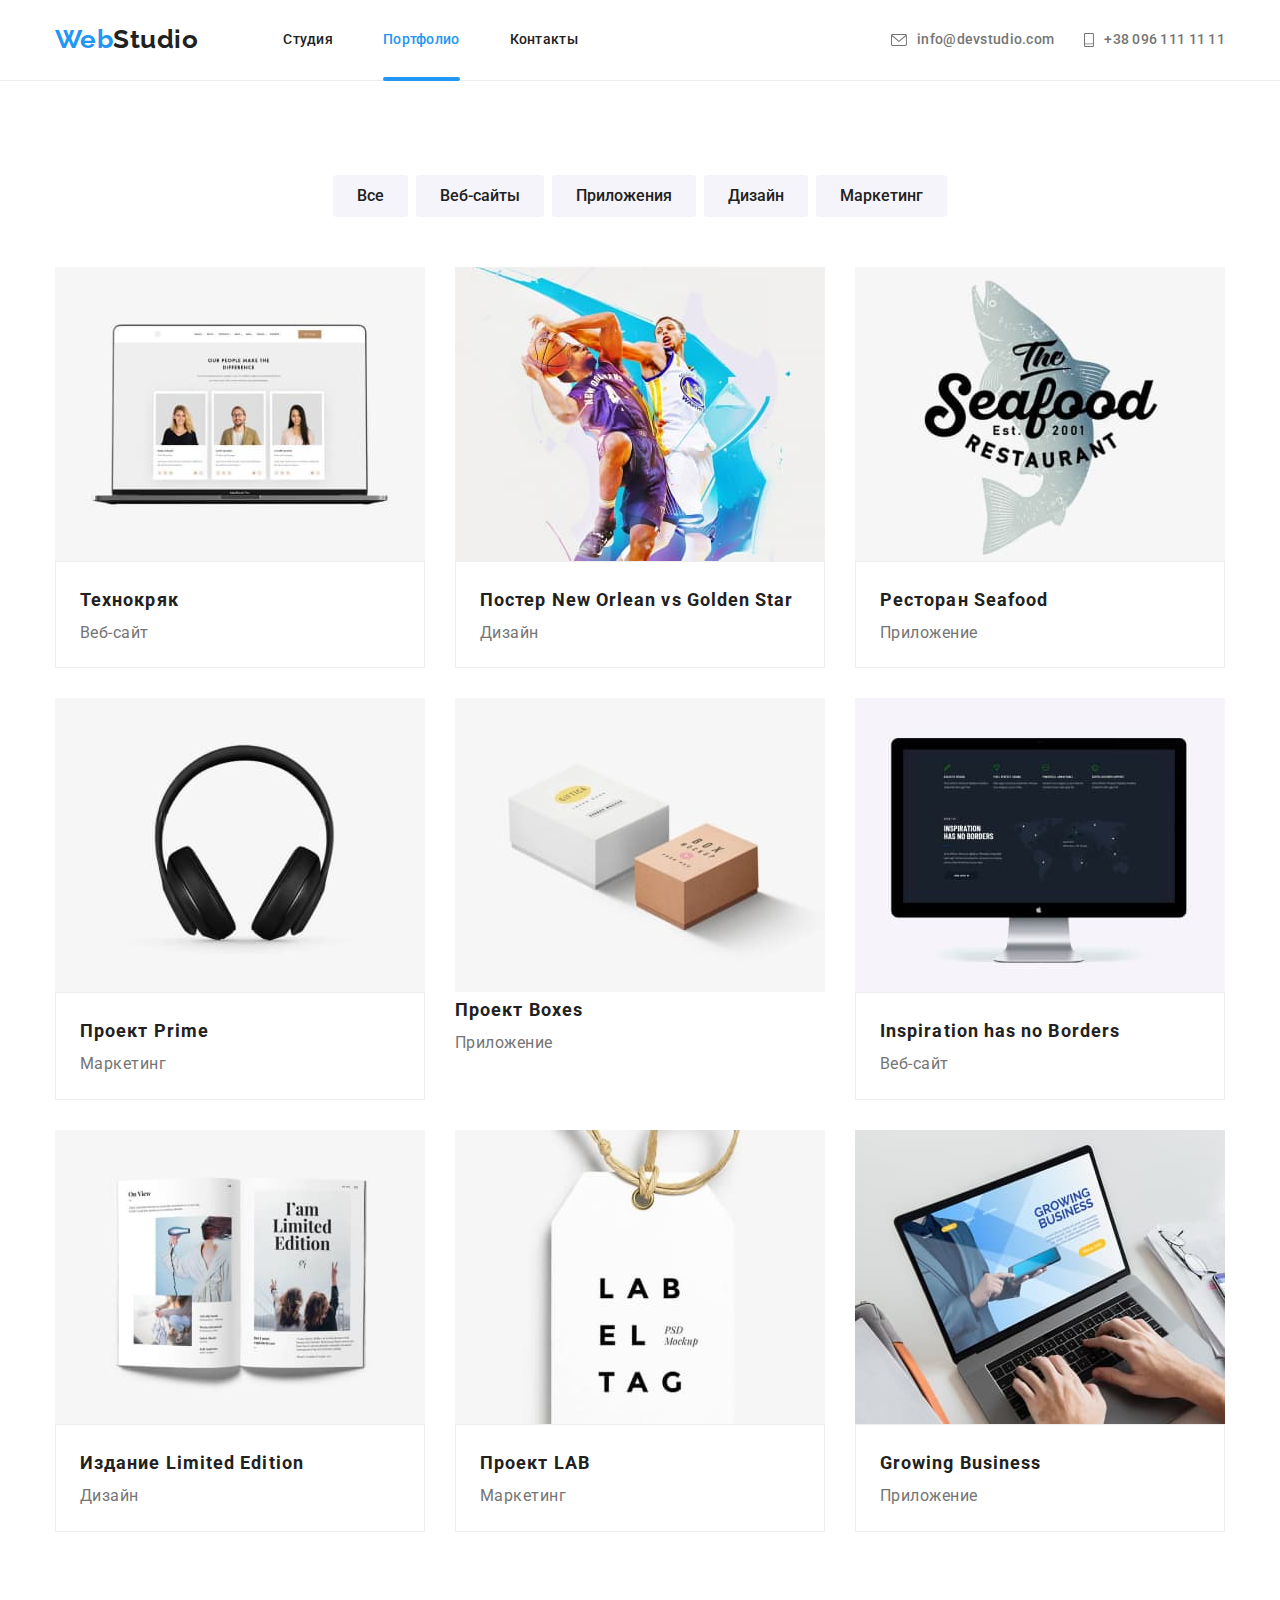
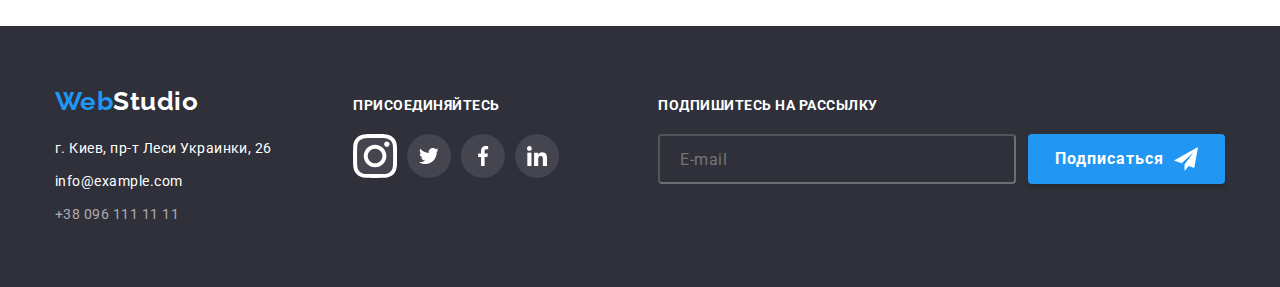
==== commit 3e84debd: "sass" ====
--- a/portfolio.html
+++ b/portfolio.html
@@ -15,7 +15,7 @@
       rel="stylesheet"
       href="https://cdnjs.cloudflare.com/ajax/libs/modern-normalize/1.1.0/modern-normalize.min.css"
     />
-    <link rel="stylesheet" href="./css/styles.css" />
+    <link rel="stylesheet" href="./css/main.min.css" />
   </head>
 
   <body>
@@ -32,9 +32,7 @@
                 <a class="nav__link" href="./index.html">Студия</a>
               </li>
               <li class="nav__item">
-                <a
-                  class="nav__link nav__item--active-page"
-                  href="./portfolio.html"
+                <a class="nav__link nav__item--active" href="./portfolio.html"
                   >Портфолио</a
                 >
               </li>
--- a/css/main.min.css
+++ b/css/main.min.css
@@ -0,0 +1,3 @@
+:root{--main-color: #212121;--text-color: #757575;--accent-color: #2196f3;--main-bg-color: #ffffff;--bg-color: #f5f4fa;--foot-bg-color: #2f303a;--transition-bezier: cubic-bezier(0.4, 0, 0.2, 1);--btn-shadow: 0px 3px 1px rgba(0, 0, 0, 0.1), 0px 1px 2px rgba(0, 0, 0, 0.08),
+    0px 2px 2px rgba(0, 0, 0, 0.12)}*,*::after,::before{margin:0;padding:0}html{box-sizing:border-box}body{font-family:Roboto;color:var(--main-color);background-color:var(--main-bg-color);letter-spacing:0.03em}ul{padding:0;margin:0;list-style:none}a{text-decoration:none}h1,h2,h3,h4,h5,h6,p{margin:0}img{display:block;width:100%;height:auto}.section__title--visually-hidden{position:absolute !important;clip:rect(1px 1px 1px 1px);clip:rect(1px, 1px, 1px, 1px);padding:0 !important;border:0 !important;height:1px !important;width:1px !important;overflow:hidden}.btn{color:var(--main-bg-color);background-color:var(--accent-color);box-shadow:0px 4px 4px rgba(0,0,0,0.15);border-radius:4px;border-color:transparent;margin-top:30px;padding:10px 32px;max-width:200px;max-height:50px;font-style:normal;font-weight:bold;font-size:16px;line-height:1.9}.container{margin-left:auto;margin-right:auto;padding-left:15px;padding-right:15px;max-width:1200px}.container__flex{display:flex}.section{padding-top:94px;color:var(--main-color)}.nav{display:flex;align-items:center;margin-right:auto}.nav__flex{display:flex}.container--no-padding{padding-top:0}.header{border-bottom:1px solid #ececec}.logo{font-family:Raleway;font-weight:bold;font-size:26px;line-height:1.2;color:var(--main-color);margin-right:85px}.logo__logo-web{color:var(--accent-color)}.nav__link{display:block;padding-top:32px;padding-bottom:32px;font-weight:500;font-size:14px;line-height:1.14;letter-spacing:0.02em;color:var(--main-color);transition:color 250ms var(--transition-bezier)}.nav__link:focus,.nav__link:hover{color:var(--accent-color)}.nav__item{position:relative}.nav__item:not(:last-child){margin-right:50px}.nav__item--active{color:var(--accent-color)}.nav__item--active::after{content:"";position:absolute;display:block;bottom:-1px;width:100%;height:4px;border-radius:4px;background-color:var(--accent-color)}.head-contact{display:flex;align-items:center}.head-contact--margin-right{margin-right:30px}.head-contact__link{display:flex;align-items:center;font-weight:500;color:var(--text-color);font-size:14px;line-height:1.14;letter-spacing:0.02em;transition:color 250ms var(--transition-bezier)}.head-contact__link:hover,.head-contact__link:focus{color:var(--accent-color)}.head-contact__icon-envelope{width:16px;height:12px;fill:var(--text-color)}.head-contact__icon-envelope--margin-right{margin-right:10px}.head-contact__link:hover .head-contact__icon-envelope,.head-contact__link:focus .head-contact__icon-envelope{fill:var(--accent-color)}.head-contact__icon-mobile{width:10px;height:16px;fill:var(--text-color)}.head-contact__icon-mobile--margin-right{margin-right:10px}.head-contact__link:hover .head-contact__icon-mobile,.head-contact__link:focus .head-contact__icon-mobile{fill:var(--accent-color)}.hero{padding:200px 0;text-align:center}.hero__overlay{height:600px;max-width:1600px;margin-left:auto;margin-right:auto;background-size:cover;background-repeat:no-repeat;background-position:center;background-color:#212121;background-image:linear-gradient(rgba(47,48,58,0.4), rgba(47,48,58,0.4)),url(../pictures/hero-jpg.jpg)}.hero__title{max-width:696px;margin:auto;font-weight:900;font-size:44px;line-height:1.36;text-align:center;letter-spacing:0.06em;text-transform:uppercase;color:var(--main-bg-color)}.card-set{margin-right:-30px;display:flex}.card-set__feat-item{flex-basis:calc(100% / 4 - 30px)}.card-set__title{margin-top:0;margin-bottom:0;font-weight:bold;font-size:14px;line-height:1.14;text-transform:uppercase}.card-set__feat-text{margin-top:15px;margin-bottom:0;color:var(--text-color);font-size:14px;line-height:1.71}.card-set__feat-item{align-items:center;justify-content:center}.card-set__feat-item:not(:last-child){margin-right:30px}.card-set__feat-item::before{content:"";height:120px;background-position:center;display:block;background-color:var(--bg-color);margin-bottom:30px;border-radius:5px;background-repeat:no-repeat}.container__svg-set{display:flex;flex-wrap:wrap}.card-set__feat-item--antenna::before{background-size:70px;background-image:url(../pictures/antenna.svg)}.card-set__feat-item--clock::before{background-size:70px;background-image:url(../pictures/clock.svg)}.card-set__feat-item--diagram::before{background-size:70px;background-image:url(../pictures/diagram.svg)}.card-set__feat-item--astronaut::before{background-size:70px;background-image:url(../pictures/astronaut.svg)}.section--padding-bottom{padding-bottom:94px}.container__main-title{margin-top:0;margin-bottom:50px;font-weight:bold;font-size:36px;line-height:1.16;text-align:center}.card-set__we-do-item{position:relative;margin-right:30px;flex-basis:calc(100% / 3 - 30px)}.card-set__we-do-subtitle{position:absolute;bottom:0;width:100%;height:70px;display:block;font-weight:700;font-size:14px;line-height:1.14;text-transform:uppercase;text-align:center;justify-content:center;padding-top:27px;padding-bottom:27px;letter-spacing:0.03em;color:var(--main-bg-color);background-color:rgba(47,48,58,0.8)}.section--bgcolor{width:auto;background-color:var(--bg-color)}.team-list__item{display:inline-block;flex-basis:calc(100% / 4);width:270px;background:var(--main-bg-color);box-shadow:4px 0px 4px rgba(0,0,0,0.25)}.team-list__item:not(:last-child){margin-right:20px}.team-list--card-text{padding-top:30px;padding-bottom:30px;text-align:center}.team-list__subtitle{font-weight:500;font-size:16px;line-height:1.18}.team-list__team-text{margin-top:10px;font-size:16px;line-height:1.18;align-items:center;color:var(--text-color);margin-bottom:16px}.social-list{display:flex;justify-content:center}.social-list__item{width:44px;height:44px;border-color:transparent}.social-list__item+.social-list__item{margin-left:10px}.social-list__link{display:flex;width:100%;height:100%;border-radius:50%;justify-content:center;align-items:center;transition:background-color 250ms var(--transition-bezier)}.social-list__link:hover,.social-list__link:focus{background-color:var(--accent-color);border-color:transparent}.social-list__icon{width:20px;height:20px;fill:#afb1b8;transition:fill 250ms var(--transition-bezier)}.social-list__link:hover .social-list__icon,.social-list__link:focus .social-list__icon{fill:var(--main-bg-color)}.clients-list{display:flex}.clients-list__item{width:170px;height:92px}.clients-list__item+.clients-list__item{margin-left:30px}.clients-list__link{display:flex;width:100%;height:100%;border:1px solid #afb1b8;border-radius:5px;justify-content:center;align-items:center;transition:border-color 250ms var(--transition-bezier)}.clients-list__link:hover,.clients-list__link:focus{border-color:var(--accent-color)}.clients-list__icon{display:inline-block;width:106px;height:60px;fill:#afb1b8;transition:fill 250ms var(--transition-bezier)}.clients-list__link:hover .clients-list__icon,.clients-list__link:focus .clients-list__icon{fill:var(--accent-color)}.footer{padding-top:60px;padding-bottom:60px;background-color:var(--foot-bg-color)}.container--foot-flex{display:flex;align-items:baseline;justify-content:space-between}.logo--foot{color:var(--main-bg-color)}.foot-contacts{margin-top:20px}.foot-contacts__item:not(:first-child){margin-top:9px}.foot-contacts__link{font-style:normal;font-family:Roboto;font-size:14px;line-height:1.7;color:var(--main-bg-color)}.foot-contacts__link--rgba{color:rgba(255,255,255,0.6)}.join{margin-left:70px;margin-right:auto}.join__title{color:var(--main-bg-color);text-transform:uppercase;font-size:14px;line-height:1.14;margin-bottom:20px}.social-list__icon{width:20px;height:20px}.social-list__link--join-us{background-color:rgba(255,255,255,0.1)}.social-list__link--join-us:hover,.social-list__link--join-us .social-list__link--join-us:focus{background-color:var(--accent-color)}.social-list__icon--svg{fill:var(--main-bg-color)}.join__flex{display:flex}.join__mailing{width:358px;height:50px;padding:10px;border-color:rgba(255,255,255,0.3);border-radius:4px;background-color:transparent;color:var(--main-bg-color)}.join__mailing::placeholder{font-weight:400;font-size:16px;line-height:1.25;letter-spacing:0.03em;padding-left:10px}.btn__foot{display:flex;margin-top:0;margin-left:12px;padding:10px 25px;font-weight:700;font-size:16px;line-height:1.6;align-items:center;justify-content:center;letter-spacing:0.06em}.btn__mailing-icon{width:24px;height:24px;fill:var(--main-bg-color);margin-left:10px}.backdrop{position:fixed;top:0;left:0;width:100%;height:100%;background-color:rgba(0,0,0,0.2);opacity:1;transition:opacity 250ms var(--transition-bezier)}.backdrop__is-hidden{opacity:0;pointer-events:none}.modal{position:absolute;top:50%;left:50%;transform:translate(-50%, -50%) scale(1);width:528px;min-height:581px;border-radius:4px;background-color:var(--main-bg-color);box-shadow:1px 0px 2px rgba(0,0,0,0.2),1px 0px 1px rgba(0,0,0,0.14),3px 0px 1px rgba(0,0,0,0.12);transition:opacity 250ms var(--transition-bezier),transform 250ms var(--transition-bezier)}.form{padding-bottom:50px;padding-right:40px;padding-left:40px;padding-top:40px}.form__button{position:absolute;width:30px;height:30px;top:8px;right:8px;padding:5px;border-radius:50%;border:1px solid rgba(0,0,0,0.1);background-color:var(--main-bg-color)}.form__icon{width:18px;height:18px}.form__button:hover .form__icon{fill:var(--accent-color)}.form__title{font-weight:bold;margin-left:auto;margin-right:auto;margin-bottom:30px;justify-content:center;font-size:20px;line-height:1.2}.form__label{display:block;margin-bottom:10px}.form__input{width:100%;height:40px;border-radius:4px;margin-top:5px;border:1px solid rgba(33,33,33,0.2);padding:12px 12px 12px 42px;outline:none;cursor:pointer;transition:border-color 250ms var(--transition-bezier)}.form__input:focus{border-color:var(--accent-color)}.form--icon-position{position:relative}.form__icon-input{position:absolute;left:16px;top:50%;width:18px;height:18px;transform:translateY(-50%);display:inline-block;fill:var(--main-color);transition:fill 250ms var(--transition-bezier)}.form__label:focus-within .form__icon-input{fill:var(--accent-color)}.form__text{font-weight:400;font-size:12px;line-height:1.16;letter-spacing:0.01em;color:var(--text-color)}.form__textarea{display:flex;padding:12px 16px;margin-bottom:20px;margin-top:4px;height:120px;width:100%;resize:none;outline-color:var(--accent-color);border:1px solid rgba(33,33,33,0.2);border-radius:4px}.form__textarea::placeholder{font-size:16px;color:rgba(117,117,117,0.5)}.form__comment-text{font-weight:400;font-size:14px;line-height:1.16;letter-spacing:0.01em;color:var(--text-color)}.check-box{display:flex;align-items:center;padding-left:13px;margin-bottom:30px;width:100%;margin-top:20px;font-size:14px;line-height:1.46;initial-letter:0.03em;color:var(--text-color)}.checkbox__icon{display:inline-block;width:16px;height:15px;margin-right:7px;border:2px solid var(--main-color);border-radius:2px;transition:background-color 250ms var(--transition-bezier)}.checkbox__hidden:checked+.checkbox__icon{border-color:transparent;background-color:var(--accent-color);background-origin:border-box;background-size:contain}.checkbox__hidden{position:absolute !important;clip:rect(1px 1px 1px 1px);clip:rect(1px, 1px, 1px, 1px);padding:0 !important;border:0 !important;height:1px !important;width:1px !important;overflow:hidden}.form__link{color:var(--accent-color);position:relative}.form__link::after{content:"";position:absolute;bottom:2px;left:0;width:100%;height:1px;background-color:var(--accent-color)}.btn__agree{display:block;margin:0 auto;padding:10px 55px;line-height:1.6;letter-spacing:0.06em}.btn-list{display:flex;justify-content:center;margin-bottom:50px}.btn-list__item:not(:last-child){margin-right:8px}.btn-list__btn{display:inline-block;width:auto;height:auto;position:inherit;color:var(--main-color);background-color:var(--bg-color);border-radius:4px;border-color:transparent;font-family:Roboto;font-weight:500;font-size:16px;line-height:1.6;padding:6px 22px;text-align:center;transition:background-color 250ms var(--transition-bezier)}.btn-list__btn:hover,.btn-list__btn:focus{background-color:var(--accent-color);color:var(--main-bg-color);box-shadow:var(--btn-shadow)}.container__portfolio{display:flex;padding-top:0;padding-bottom:94px}.port-list{display:flex;flex-wrap:wrap;margin-bottom:-30px;margin-left:-30px}.port-list__item{background-color:var(--main-bg-color);flex-basis:calc((100% - 90px) / 3);margin-bottom:30px;margin-left:30px}.port-list__item:hover,.port-list__item:focus{box-shadow:0px 1px 1px rgba(0,0,0,0.12),0px 4px 4px rgba(0,0,0,0.06),1px 4px 6px rgba(0,0,0,0.16)}.port-thumb{position:relative;overflow:hidden}.port-thumb__data{border:1px solid #eeeeee;padding:20px 24px}.port-thumb__title{font-weight:bold;font-size:18px;line-height:2;letter-spacing:0.06em;color:var(--main-color)}.port-thumb__text{opacity:0;position:absolute;width:100%;height:100%;top:0;left:0;padding:63px 24px;font-weight:400;font-size:18px;line-height:1.56;text-align:left;justify-content:center;letter-spacing:0.03em;color:var(--main-bg-color);background-color:rgba(33,150,243,0.9);transition:transform 250ms var(--transition-bezier),opacity 250ms var(--transition-bezier);transform:translateY(100%)}.port-list__item:hover .port-thumb__text,.port-list__item:focus .port-thumb__text{opacity:1;transform:translateY(0)}.port-thumb__subtitle{font-size:16px;line-height:1.87;color:var(--text-color)}
+/*# sourceMappingURL=main.min.css.map */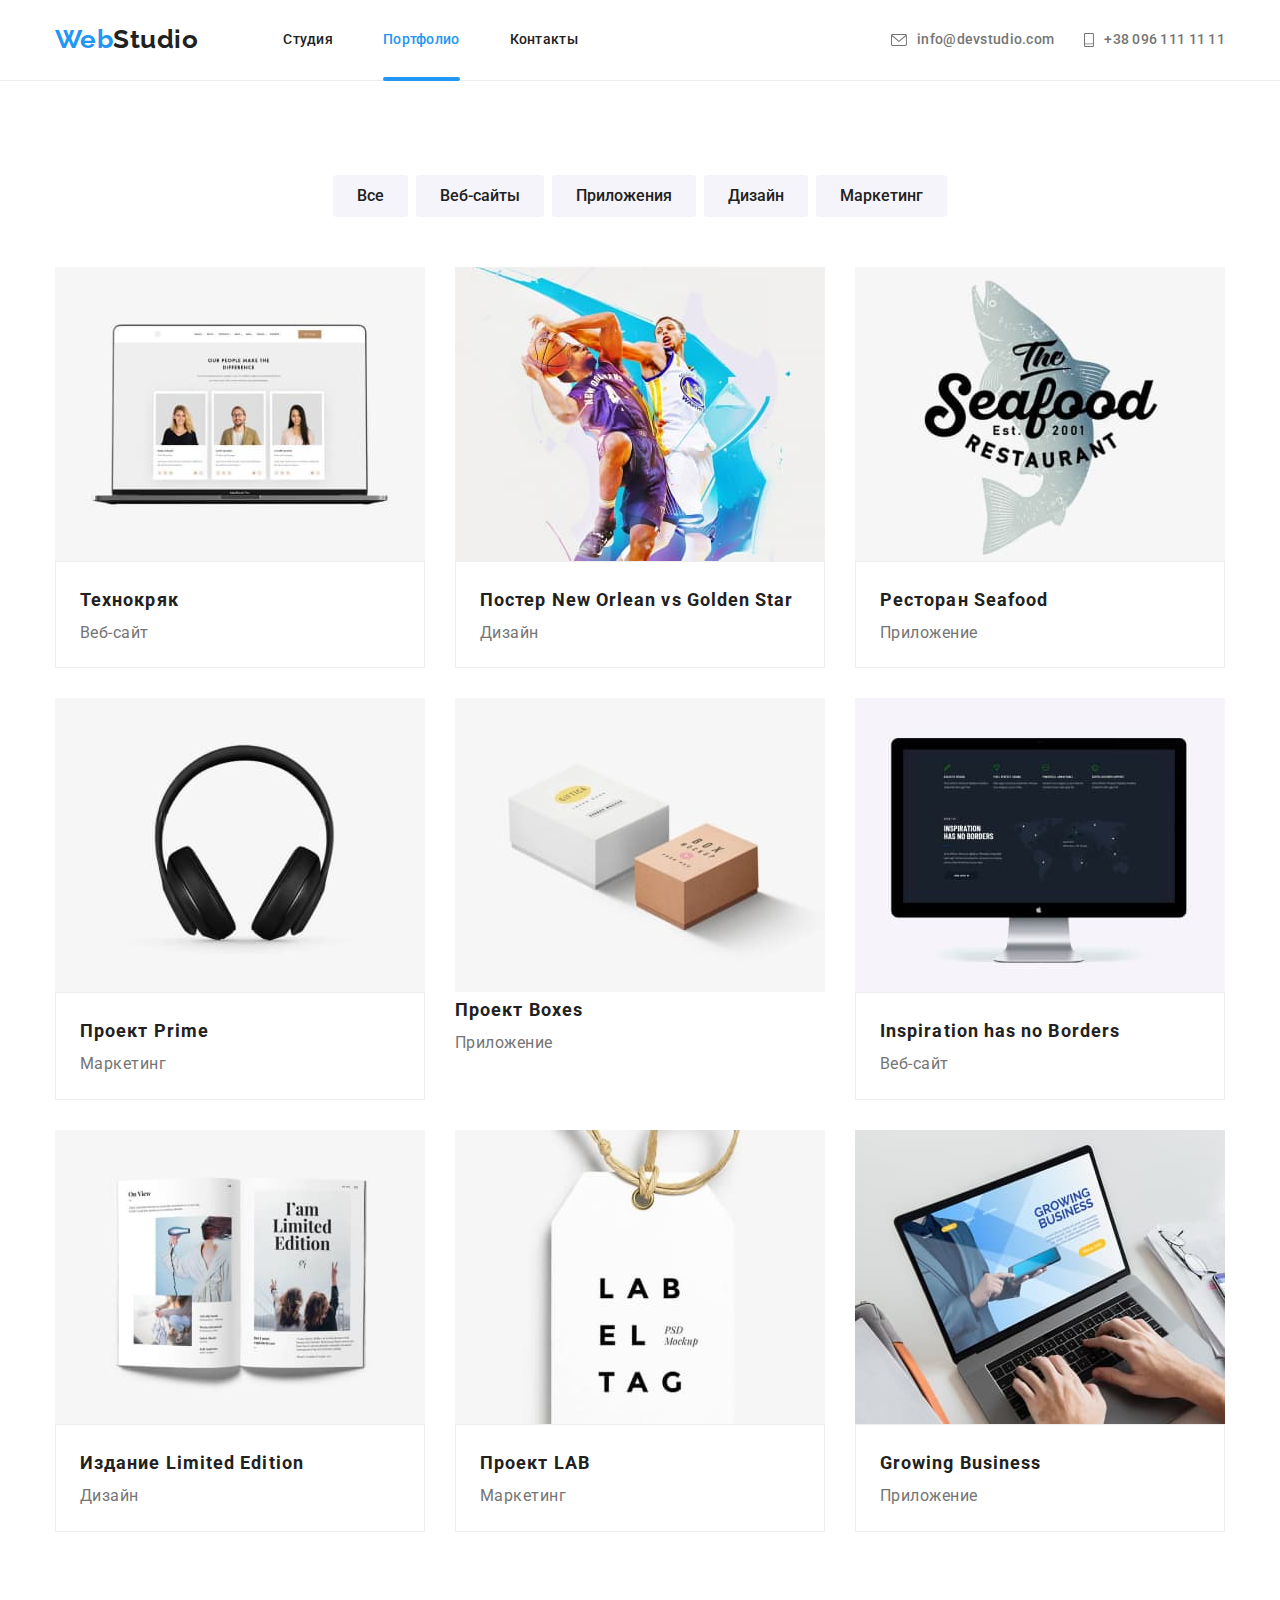
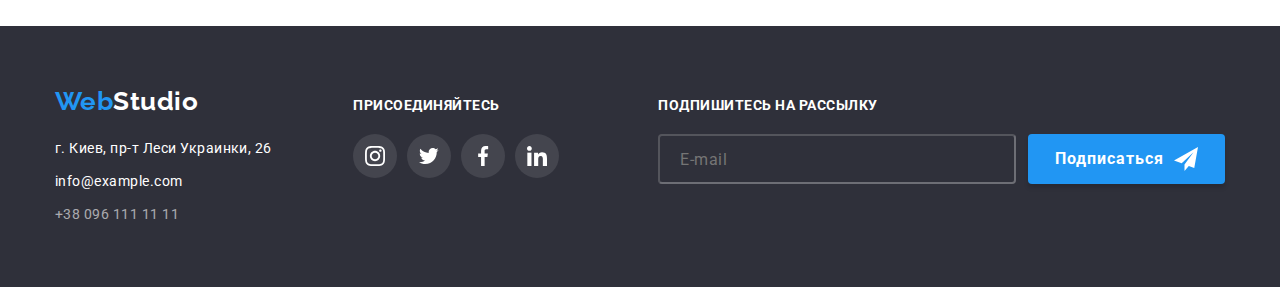
==== commit 1ff755e5: "portfolio" ====
--- a/portfolio.html
+++ b/portfolio.html
@@ -314,7 +314,7 @@
                 href="https://www.instagram.com"
                 target="blank"
               >
-                <svg class="social-clients-icon social-list__icon--svg">
+                <svg class="social-list__icon social-list__icon--svg">
                   <use href="./pictures/sprite.svg#icon-instagram"></use>
                 </svg>
               </a>
--- a/css/main.min.css
+++ b/css/main.min.css
@@ -1,3 +1,3 @@
 :root{--main-color: #212121;--text-color: #757575;--accent-color: #2196f3;--main-bg-color: #ffffff;--bg-color: #f5f4fa;--foot-bg-color: #2f303a;--transition-bezier: cubic-bezier(0.4, 0, 0.2, 1);--btn-shadow: 0px 3px 1px rgba(0, 0, 0, 0.1), 0px 1px 2px rgba(0, 0, 0, 0.08),
-    0px 2px 2px rgba(0, 0, 0, 0.12)}*,*::after,::before{margin:0;padding:0}html{box-sizing:border-box}body{font-family:Roboto;color:var(--main-color);background-color:var(--main-bg-color);letter-spacing:0.03em}ul{padding:0;margin:0;list-style:none}a{text-decoration:none}h1,h2,h3,h4,h5,h6,p{margin:0}img{display:block;width:100%;height:auto}.section__title--visually-hidden{position:absolute !important;clip:rect(1px 1px 1px 1px);clip:rect(1px, 1px, 1px, 1px);padding:0 !important;border:0 !important;height:1px !important;width:1px !important;overflow:hidden}.btn{color:var(--main-bg-color);background-color:var(--accent-color);box-shadow:0px 4px 4px rgba(0,0,0,0.15);border-radius:4px;border-color:transparent;margin-top:30px;padding:10px 32px;max-width:200px;max-height:50px;font-style:normal;font-weight:bold;font-size:16px;line-height:1.9}.container{margin-left:auto;margin-right:auto;padding-left:15px;padding-right:15px;max-width:1200px}.container__flex{display:flex}.section{padding-top:94px;color:var(--main-color)}.nav{display:flex;align-items:center;margin-right:auto}.nav__flex{display:flex}.container--no-padding{padding-top:0}.header{border-bottom:1px solid #ececec}.logo{font-family:Raleway;font-weight:bold;font-size:26px;line-height:1.2;color:var(--main-color);margin-right:85px}.logo__logo-web{color:var(--accent-color)}.nav__link{display:block;padding-top:32px;padding-bottom:32px;font-weight:500;font-size:14px;line-height:1.14;letter-spacing:0.02em;color:var(--main-color);transition:color 250ms var(--transition-bezier)}.nav__link:focus,.nav__link:hover{color:var(--accent-color)}.nav__item{position:relative}.nav__item:not(:last-child){margin-right:50px}.nav__item--active{color:var(--accent-color)}.nav__item--active::after{content:"";position:absolute;display:block;bottom:-1px;width:100%;height:4px;border-radius:4px;background-color:var(--accent-color)}.head-contact{display:flex;align-items:center}.head-contact--margin-right{margin-right:30px}.head-contact__link{display:flex;align-items:center;font-weight:500;color:var(--text-color);font-size:14px;line-height:1.14;letter-spacing:0.02em;transition:color 250ms var(--transition-bezier)}.head-contact__link:hover,.head-contact__link:focus{color:var(--accent-color)}.head-contact__icon-envelope{width:16px;height:12px;fill:var(--text-color)}.head-contact__icon-envelope--margin-right{margin-right:10px}.head-contact__link:hover .head-contact__icon-envelope,.head-contact__link:focus .head-contact__icon-envelope{fill:var(--accent-color)}.head-contact__icon-mobile{width:10px;height:16px;fill:var(--text-color)}.head-contact__icon-mobile--margin-right{margin-right:10px}.head-contact__link:hover .head-contact__icon-mobile,.head-contact__link:focus .head-contact__icon-mobile{fill:var(--accent-color)}.hero{padding:200px 0;text-align:center}.hero__overlay{height:600px;max-width:1600px;margin-left:auto;margin-right:auto;background-size:cover;background-repeat:no-repeat;background-position:center;background-color:#212121;background-image:linear-gradient(rgba(47,48,58,0.4), rgba(47,48,58,0.4)),url(../pictures/hero-jpg.jpg)}.hero__title{max-width:696px;margin:auto;font-weight:900;font-size:44px;line-height:1.36;text-align:center;letter-spacing:0.06em;text-transform:uppercase;color:var(--main-bg-color)}.card-set{margin-right:-30px;display:flex}.card-set__feat-item{flex-basis:calc(100% / 4 - 30px)}.card-set__title{margin-top:0;margin-bottom:0;font-weight:bold;font-size:14px;line-height:1.14;text-transform:uppercase}.card-set__feat-text{margin-top:15px;margin-bottom:0;color:var(--text-color);font-size:14px;line-height:1.71}.card-set__feat-item{align-items:center;justify-content:center}.card-set__feat-item:not(:last-child){margin-right:30px}.card-set__feat-item::before{content:"";height:120px;background-position:center;display:block;background-color:var(--bg-color);margin-bottom:30px;border-radius:5px;background-repeat:no-repeat}.container__svg-set{display:flex;flex-wrap:wrap}.card-set__feat-item--antenna::before{background-size:70px;background-image:url(../pictures/antenna.svg)}.card-set__feat-item--clock::before{background-size:70px;background-image:url(../pictures/clock.svg)}.card-set__feat-item--diagram::before{background-size:70px;background-image:url(../pictures/diagram.svg)}.card-set__feat-item--astronaut::before{background-size:70px;background-image:url(../pictures/astronaut.svg)}.section--padding-bottom{padding-bottom:94px}.container__main-title{margin-top:0;margin-bottom:50px;font-weight:bold;font-size:36px;line-height:1.16;text-align:center}.card-set__we-do-item{position:relative;margin-right:30px;flex-basis:calc(100% / 3 - 30px)}.card-set__we-do-subtitle{position:absolute;bottom:0;width:100%;height:70px;display:block;font-weight:700;font-size:14px;line-height:1.14;text-transform:uppercase;text-align:center;justify-content:center;padding-top:27px;padding-bottom:27px;letter-spacing:0.03em;color:var(--main-bg-color);background-color:rgba(47,48,58,0.8)}.section--bgcolor{width:auto;background-color:var(--bg-color)}.team-list__item{display:inline-block;flex-basis:calc(100% / 4);width:270px;background:var(--main-bg-color);box-shadow:4px 0px 4px rgba(0,0,0,0.25)}.team-list__item:not(:last-child){margin-right:20px}.team-list--card-text{padding-top:30px;padding-bottom:30px;text-align:center}.team-list__subtitle{font-weight:500;font-size:16px;line-height:1.18}.team-list__team-text{margin-top:10px;font-size:16px;line-height:1.18;align-items:center;color:var(--text-color);margin-bottom:16px}.social-list{display:flex;justify-content:center}.social-list__item{width:44px;height:44px;border-color:transparent}.social-list__item+.social-list__item{margin-left:10px}.social-list__link{display:flex;width:100%;height:100%;border-radius:50%;justify-content:center;align-items:center;transition:background-color 250ms var(--transition-bezier)}.social-list__link:hover,.social-list__link:focus{background-color:var(--accent-color);border-color:transparent}.social-list__icon{width:20px;height:20px;fill:#afb1b8;transition:fill 250ms var(--transition-bezier)}.social-list__link:hover .social-list__icon,.social-list__link:focus .social-list__icon{fill:var(--main-bg-color)}.clients-list{display:flex}.clients-list__item{width:170px;height:92px}.clients-list__item+.clients-list__item{margin-left:30px}.clients-list__link{display:flex;width:100%;height:100%;border:1px solid #afb1b8;border-radius:5px;justify-content:center;align-items:center;transition:border-color 250ms var(--transition-bezier)}.clients-list__link:hover,.clients-list__link:focus{border-color:var(--accent-color)}.clients-list__icon{display:inline-block;width:106px;height:60px;fill:#afb1b8;transition:fill 250ms var(--transition-bezier)}.clients-list__link:hover .clients-list__icon,.clients-list__link:focus .clients-list__icon{fill:var(--accent-color)}.footer{padding-top:60px;padding-bottom:60px;background-color:var(--foot-bg-color)}.container--foot-flex{display:flex;align-items:baseline;justify-content:space-between}.logo--foot{color:var(--main-bg-color)}.foot-contacts{margin-top:20px}.foot-contacts__item:not(:first-child){margin-top:9px}.foot-contacts__link{font-style:normal;font-family:Roboto;font-size:14px;line-height:1.7;color:var(--main-bg-color)}.foot-contacts__link--rgba{color:rgba(255,255,255,0.6)}.join{margin-left:70px;margin-right:auto}.join__title{color:var(--main-bg-color);text-transform:uppercase;font-size:14px;line-height:1.14;margin-bottom:20px}.social-list__icon{width:20px;height:20px}.social-list__link--join-us{background-color:rgba(255,255,255,0.1)}.social-list__link--join-us:hover,.social-list__link--join-us .social-list__link--join-us:focus{background-color:var(--accent-color)}.social-list__icon--svg{fill:var(--main-bg-color)}.join__flex{display:flex}.join__mailing{width:358px;height:50px;padding:10px;border-color:rgba(255,255,255,0.3);border-radius:4px;background-color:transparent;color:var(--main-bg-color)}.join__mailing::placeholder{font-weight:400;font-size:16px;line-height:1.25;letter-spacing:0.03em;padding-left:10px}.btn__foot{display:flex;margin-top:0;margin-left:12px;padding:10px 25px;font-weight:700;font-size:16px;line-height:1.6;align-items:center;justify-content:center;letter-spacing:0.06em}.btn__mailing-icon{width:24px;height:24px;fill:var(--main-bg-color);margin-left:10px}.backdrop{position:fixed;top:0;left:0;width:100%;height:100%;background-color:rgba(0,0,0,0.2);opacity:1;transition:opacity 250ms var(--transition-bezier)}.backdrop__is-hidden{opacity:0;pointer-events:none}.modal{position:absolute;top:50%;left:50%;transform:translate(-50%, -50%) scale(1);width:528px;min-height:581px;border-radius:4px;background-color:var(--main-bg-color);box-shadow:1px 0px 2px rgba(0,0,0,0.2),1px 0px 1px rgba(0,0,0,0.14),3px 0px 1px rgba(0,0,0,0.12);transition:opacity 250ms var(--transition-bezier),transform 250ms var(--transition-bezier)}.form{padding-bottom:50px;padding-right:40px;padding-left:40px;padding-top:40px}.form__button{position:absolute;width:30px;height:30px;top:8px;right:8px;padding:5px;border-radius:50%;border:1px solid rgba(0,0,0,0.1);background-color:var(--main-bg-color)}.form__icon{width:18px;height:18px}.form__button:hover .form__icon{fill:var(--accent-color)}.form__title{font-weight:bold;margin-left:auto;margin-right:auto;margin-bottom:30px;justify-content:center;font-size:20px;line-height:1.2}.form__label{display:block;margin-bottom:10px}.form__input{width:100%;height:40px;border-radius:4px;margin-top:5px;border:1px solid rgba(33,33,33,0.2);padding:12px 12px 12px 42px;outline:none;cursor:pointer;transition:border-color 250ms var(--transition-bezier)}.form__input:focus{border-color:var(--accent-color)}.form--icon-position{position:relative}.form__icon-input{position:absolute;left:16px;top:50%;width:18px;height:18px;transform:translateY(-50%);display:inline-block;fill:var(--main-color);transition:fill 250ms var(--transition-bezier)}.form__label:focus-within .form__icon-input{fill:var(--accent-color)}.form__text{font-weight:400;font-size:12px;line-height:1.16;letter-spacing:0.01em;color:var(--text-color)}.form__textarea{display:flex;padding:12px 16px;margin-bottom:20px;margin-top:4px;height:120px;width:100%;resize:none;outline-color:var(--accent-color);border:1px solid rgba(33,33,33,0.2);border-radius:4px}.form__textarea::placeholder{font-size:16px;color:rgba(117,117,117,0.5)}.form__comment-text{font-weight:400;font-size:14px;line-height:1.16;letter-spacing:0.01em;color:var(--text-color)}.check-box{display:flex;align-items:center;padding-left:13px;margin-bottom:30px;width:100%;margin-top:20px;font-size:14px;line-height:1.46;initial-letter:0.03em;color:var(--text-color)}.checkbox__icon{display:inline-block;width:16px;height:15px;margin-right:7px;border:2px solid var(--main-color);border-radius:2px;transition:background-color 250ms var(--transition-bezier)}.checkbox__hidden:checked+.checkbox__icon{border-color:transparent;background-color:var(--accent-color);background-origin:border-box;background-size:contain}.checkbox__hidden{position:absolute !important;clip:rect(1px 1px 1px 1px);clip:rect(1px, 1px, 1px, 1px);padding:0 !important;border:0 !important;height:1px !important;width:1px !important;overflow:hidden}.form__link{color:var(--accent-color);position:relative}.form__link::after{content:"";position:absolute;bottom:2px;left:0;width:100%;height:1px;background-color:var(--accent-color)}.btn__agree{display:block;margin:0 auto;padding:10px 55px;line-height:1.6;letter-spacing:0.06em}.btn-list{display:flex;justify-content:center;margin-bottom:50px}.btn-list__item:not(:last-child){margin-right:8px}.btn-list__btn{display:inline-block;width:auto;height:auto;position:inherit;color:var(--main-color);background-color:var(--bg-color);border-radius:4px;border-color:transparent;font-family:Roboto;font-weight:500;font-size:16px;line-height:1.6;padding:6px 22px;text-align:center;transition:background-color 250ms var(--transition-bezier)}.btn-list__btn:hover,.btn-list__btn:focus{background-color:var(--accent-color);color:var(--main-bg-color);box-shadow:var(--btn-shadow)}.container__portfolio{display:flex;padding-top:0;padding-bottom:94px}.port-list{display:flex;flex-wrap:wrap;margin-bottom:-30px;margin-left:-30px}.port-list__item{background-color:var(--main-bg-color);flex-basis:calc((100% - 90px) / 3);margin-bottom:30px;margin-left:30px}.port-list__item:hover,.port-list__item:focus{box-shadow:0px 1px 1px rgba(0,0,0,0.12),0px 4px 4px rgba(0,0,0,0.06),1px 4px 6px rgba(0,0,0,0.16)}.port-thumb{position:relative;overflow:hidden}.port-thumb__data{border:1px solid #eeeeee;padding:20px 24px}.port-thumb__title{font-weight:bold;font-size:18px;line-height:2;letter-spacing:0.06em;color:var(--main-color)}.port-thumb__text{opacity:0;position:absolute;width:100%;height:100%;top:0;left:0;padding:63px 24px;font-weight:400;font-size:18px;line-height:1.56;text-align:left;justify-content:center;letter-spacing:0.03em;color:var(--main-bg-color);background-color:rgba(33,150,243,0.9);transition:transform 250ms var(--transition-bezier),opacity 250ms var(--transition-bezier);transform:translateY(100%)}.port-list__item:hover .port-thumb__text,.port-list__item:focus .port-thumb__text{opacity:1;transform:translateY(0)}.port-thumb__subtitle{font-size:16px;line-height:1.87;color:var(--text-color)}
+    0px 2px 2px rgba(0, 0, 0, 0.12)}*,*::after,::before{margin:0;padding:0}html{box-sizing:border-box}body{font-family:Roboto;color:var(--main-color);background-color:var(--main-bg-color);letter-spacing:0.03em}ul{padding:0;margin:0;list-style:none}a{text-decoration:none}h1,h2,h3,h4,h5,h6,p{margin:0}img{display:block;width:100%;height:auto}.section__title--visually-hidden{position:absolute !important;clip:rect(1px 1px 1px 1px);clip:rect(1px, 1px, 1px, 1px);padding:0 !important;border:0 !important;height:1px !important;width:1px !important;overflow:hidden}.btn{color:var(--main-bg-color);background-color:var(--accent-color);box-shadow:0px 4px 4px rgba(0,0,0,0.15);border-radius:4px;border-color:transparent;margin-top:30px;padding:10px 32px;max-width:200px;max-height:50px;font-style:normal;font-weight:bold;font-size:16px;line-height:1.9}.container{margin-left:auto;margin-right:auto;padding-left:15px;padding-right:15px;max-width:1200px}.container__flex{display:flex}.section{padding-top:94px;color:var(--main-color)}.nav{display:flex;align-items:center;margin-right:auto}.nav__flex{display:flex}.container--no-padding{padding-top:0}.header{border-bottom:1px solid #ececec}.logo{font-family:Raleway;font-weight:bold;font-size:26px;line-height:1.2;color:var(--main-color);margin-right:85px}.logo__logo-web{color:var(--accent-color)}.nav__link{display:block;padding-top:32px;padding-bottom:32px;font-weight:500;font-size:14px;line-height:1.14;letter-spacing:0.02em;color:var(--main-color);transition:color 250ms var(--transition-bezier)}.nav__link:focus,.nav__link:hover{color:var(--accent-color)}.nav__item{position:relative}.nav__item:not(:last-child){margin-right:50px}.nav__item--active{color:var(--accent-color)}.nav__item--active::after{content:"";position:absolute;display:block;bottom:-1px;width:100%;height:4px;border-radius:4px;background-color:var(--accent-color)}.head-contact{display:flex;align-items:center}.head-contact--margin-right{margin-right:30px}.head-contact__link{display:flex;align-items:center;font-weight:500;color:var(--text-color);font-size:14px;line-height:1.14;letter-spacing:0.02em;transition:color 250ms var(--transition-bezier)}.head-contact__link:hover,.head-contact__link:focus{color:var(--accent-color)}.head-contact__icon-envelope{width:16px;height:12px;fill:var(--text-color)}.head-contact__icon-envelope--margin-right{margin-right:10px}.head-contact__link:hover .head-contact__icon-envelope,.head-contact__link:focus .head-contact__icon-envelope{fill:var(--accent-color)}.head-contact__icon-mobile{width:10px;height:16px;fill:var(--text-color)}.head-contact__icon-mobile--margin-right{margin-right:10px}.head-contact__link:hover .head-contact__icon-mobile,.head-contact__link:focus .head-contact__icon-mobile{fill:var(--accent-color)}.hero{padding:200px 0;text-align:center}.hero__overlay{height:600px;max-width:1600px;margin-left:auto;margin-right:auto;background-size:cover;background-repeat:no-repeat;background-position:center;background-color:#212121;background-image:linear-gradient(rgba(47,48,58,0.4), rgba(47,48,58,0.4)),url(../pictures/hero-jpg.jpg)}.hero__title{max-width:696px;margin:auto;font-weight:900;font-size:44px;line-height:1.36;text-align:center;letter-spacing:0.06em;text-transform:uppercase;color:var(--main-bg-color)}.card-set{margin-right:-30px;display:flex}.card-set__feat-item{flex-basis:calc(100% / 4 - 30px)}.card-set__title{margin-top:0;margin-bottom:0;font-weight:bold;font-size:14px;line-height:1.14;text-transform:uppercase}.card-set__feat-text{margin-top:15px;margin-bottom:0;color:var(--text-color);font-size:14px;line-height:1.71}.card-set__feat-item{align-items:center;justify-content:center}.card-set__feat-item:not(:last-child){margin-right:30px}.card-set__feat-item::before{content:"";height:120px;background-position:center;display:block;background-color:var(--bg-color);margin-bottom:30px;border-radius:5px;background-repeat:no-repeat}.container__svg-set{display:flex;flex-wrap:wrap}.card-set__feat-item--antenna::before{background-size:70px;background-image:url(../pictures/antenna.svg)}.card-set__feat-item--clock::before{background-size:70px;background-image:url(../pictures/clock.svg)}.card-set__feat-item--diagram::before{background-size:70px;background-image:url(../pictures/diagram.svg)}.card-set__feat-item--astronaut::before{background-size:70px;background-image:url(../pictures/astronaut.svg)}.section--padding-bottom{padding-bottom:94px}.container__main-title{margin-top:0;margin-bottom:50px;font-weight:bold;font-size:36px;line-height:1.16;text-align:center}.card-set__we-do-item{position:relative;margin-right:30px;flex-basis:calc(100% / 3 - 30px)}.card-set__we-do-subtitle{position:absolute;bottom:0;width:100%;height:70px;display:block;font-weight:700;font-size:14px;line-height:1.14;text-transform:uppercase;text-align:center;justify-content:center;padding-top:27px;padding-bottom:27px;letter-spacing:0.03em;color:var(--main-bg-color);background-color:rgba(47,48,58,0.8)}.section--bgcolor{width:auto;background-color:var(--bg-color)}.team-list__item{display:inline-block;flex-basis:calc(100% / 4);width:270px;background:var(--main-bg-color);box-shadow:4px 0px 4px rgba(0,0,0,0.25)}.team-list__item:not(:last-child){margin-right:20px}.team-list--card-text{padding-top:30px;padding-bottom:30px;text-align:center}.team-list__subtitle{font-weight:500;font-size:16px;line-height:1.18}.team-list__team-text{margin-top:10px;font-size:16px;line-height:1.18;align-items:center;color:var(--text-color);margin-bottom:16px}.social-list{display:flex;justify-content:center}.social-list__item{width:44px;height:44px;border-color:transparent}.social-list__item+.social-list__item{margin-left:10px}.social-list__link{display:flex;width:100%;height:100%;border-radius:50%;justify-content:center;align-items:center;transition:background-color 250ms var(--transition-bezier)}.social-list__link:hover,.social-list__link:focus{background-color:var(--accent-color);border-color:transparent}.social-list__icon{width:20px;height:20px;fill:#afb1b8;transition:fill 250ms var(--transition-bezier)}.social-list__link:hover .social-list__icon,.social-list__link:focus .social-list__icon{fill:var(--main-bg-color)}.clients-list{display:flex}.clients-list__item{width:170px;height:92px}.clients-list__item+.clients-list__item{margin-left:30px}.clients-list__link{display:flex;width:100%;height:100%;border:1px solid #afb1b8;border-radius:5px;justify-content:center;align-items:center;transition:border-color 250ms var(--transition-bezier)}.clients-list__link:hover,.clients-list__link:focus{border-color:var(--accent-color)}.clients-list__icon{display:inline-block;width:106px;height:60px;fill:#afb1b8;transition:fill 250ms var(--transition-bezier)}.clients-list__link:hover .clients-list__icon,.clients-list__link:focus .clients-list__icon{fill:var(--accent-color)}.footer{padding-top:60px;padding-bottom:60px;background-color:var(--foot-bg-color)}.container--foot-flex{display:flex;align-items:baseline;justify-content:space-between}.logo--foot{color:var(--main-bg-color)}.foot-contacts{margin-top:20px}.foot-contacts__item:not(:first-child){margin-top:9px}.foot-contacts__link{font-style:normal;font-family:Roboto;font-size:14px;line-height:1.7;color:var(--main-bg-color)}.foot-contacts__link--rgba{color:rgba(255,255,255,0.6)}.join{margin-left:70px;margin-right:auto}.join__title{color:var(--main-bg-color);text-transform:uppercase;font-size:14px;line-height:1.14;margin-bottom:20px}.social-list__icon{width:20px;height:20px}.social-list__link--join-us{background-color:rgba(255,255,255,0.1)}.social-list__link--join-us:hover,.social-list__link--join-us .social-list__link--join-us:focus{background-color:var(--accent-color)}.social-list__icon--svg{fill:var(--main-bg-color)}.join__flex{display:flex}.join__mailing{width:358px;height:50px;padding:10px;border-color:rgba(255,255,255,0.3);border-radius:4px;background-color:transparent;color:var(--main-bg-color)}.join__mailing::placeholder{font-weight:400;font-size:16px;line-height:1.25;letter-spacing:0.03em;padding-left:10px}.btn__foot{display:flex;margin-top:0;margin-left:12px;padding:10px 25px;font-weight:700;font-size:16px;line-height:1.6;align-items:center;justify-content:center;letter-spacing:0.06em}.btn__mailing-icon{width:24px;height:24px;fill:var(--main-bg-color);margin-left:10px}.backdrop{position:fixed;top:0;left:0;width:100%;height:100%;background-color:rgba(0,0,0,0.2);opacity:1;transition:opacity 250ms var(--transition-bezier)}.backdrop__is-hidden{opacity:0;pointer-events:none}.modal{position:absolute;top:50%;left:50%;transform:translate(-50%, -50%) scale(1);width:528px;min-height:581px;border-radius:4px;background-color:var(--main-bg-color);box-shadow:1px 0px 2px rgba(0,0,0,0.2),1px 0px 1px rgba(0,0,0,0.14),3px 0px 1px rgba(0,0,0,0.12);transition:opacity 250ms var(--transition-bezier),transform 250ms var(--transition-bezier)}.form{padding:30px}.form__button{position:absolute;width:30px;height:30px;top:8px;right:8px;padding:5px;border-radius:50%;border:1px solid rgba(0,0,0,0.1);background-color:var(--main-bg-color)}.form__icon{width:18px;height:18px}.form__button:hover .form__icon{fill:var(--accent-color)}.form__title{font-weight:bold;margin-left:auto;margin-right:auto;margin-bottom:12px;justify-content:center;font-size:20px;line-height:1.2}.form__label{display:block;margin-bottom:10px}.form__input{width:100%;height:40px;border-radius:4px;margin-top:5px;border:1px solid rgba(33,33,33,0.2);padding:12px 12px 12px 42px;outline:none;cursor:pointer;transition:border-color 250ms var(--transition-bezier)}.form__input:focus{border-color:var(--accent-color)}.form--icon-position{position:relative}.form__icon-input{position:absolute;left:16px;top:50%;width:18px;height:18px;transform:translateY(-50%);display:inline-block;fill:var(--main-color);transition:fill 250ms var(--transition-bezier)}.form__label:focus-within .form__icon-input{fill:var(--accent-color)}.form__text{font-weight:400;font-size:12px;line-height:1.16;letter-spacing:0.01em;color:var(--text-color)}.form__textarea{display:flex;padding:12px 16px;margin-bottom:20px;margin-top:4px;height:120px;width:100%;resize:none;outline-color:var(--accent-color);border:1px solid rgba(33,33,33,0.2);border-radius:4px}.form__textarea::placeholder{font-size:16px;color:rgba(117,117,117,0.5)}.form__comment{font-weight:400;font-size:12px;line-height:1.16;letter-spacing:0.01em;color:var(--text-color)}.check-box{display:flex;align-items:center;padding-left:13px;margin-bottom:30px;width:100%;font-size:14px;line-height:1.46;initial-letter:0.03em;color:var(--text-color)}.checkbox__icon{display:inline-block;width:16px;height:15px;margin-right:7px;border:2px solid var(--main-color);border-radius:2px;transition:background-color 250ms var(--transition-bezier)}.checkbox__hidden:checked+.checkbox__icon{border-color:transparent;background-color:var(--accent-color);background-origin:border-box;background-size:contain}.checkbox__hidden{position:absolute !important;clip:rect(1px 1px 1px 1px);clip:rect(1px, 1px, 1px, 1px);padding:0 !important;border:0 !important;height:1px !important;width:1px !important;overflow:hidden}.form__link{color:var(--accent-color);position:relative}.form__link::after{content:"";position:absolute;bottom:2px;left:0;width:100%;height:1px;background-color:var(--accent-color)}.btn__agree{display:block;margin:0 auto;padding:10px 55px;line-height:1.6;letter-spacing:0.06em}.btn-list{display:flex;justify-content:center;margin-bottom:50px}.btn-list__item:not(:last-child){margin-right:8px}.btn-list__btn{display:inline-block;width:auto;height:auto;position:inherit;color:var(--main-color);background-color:var(--bg-color);border-radius:4px;border-color:transparent;font-family:Roboto;font-weight:500;font-size:16px;line-height:1.6;padding:6px 22px;text-align:center;transition:background-color 250ms var(--transition-bezier)}.btn-list__btn:hover,.btn-list__btn:focus{background-color:var(--accent-color);color:var(--main-bg-color);box-shadow:var(--btn-shadow)}.container__portfolio{display:flex;padding-top:0;padding-bottom:94px}.port-list{display:flex;flex-wrap:wrap;margin-bottom:-30px;margin-left:-30px}.port-list__item{background-color:var(--main-bg-color);flex-basis:calc((100% - 90px) / 3);margin-bottom:30px;margin-left:30px}.port-list__item:hover,.port-list__item:focus{box-shadow:0px 1px 1px rgba(0,0,0,0.12),0px 4px 4px rgba(0,0,0,0.06),1px 4px 6px rgba(0,0,0,0.16)}.port-thumb{position:relative;overflow:hidden}.port-thumb__data{border:1px solid #eeeeee;padding:20px 24px}.port-thumb__title{font-weight:bold;font-size:18px;line-height:2;letter-spacing:0.06em;color:var(--main-color)}.port-thumb__text{opacity:0;position:absolute;width:100%;height:100%;top:0;left:0;padding:63px 24px;font-weight:400;font-size:18px;line-height:1.56;text-align:left;justify-content:center;letter-spacing:0.03em;color:var(--main-bg-color);background-color:rgba(33,150,243,0.9);transition:transform 250ms var(--transition-bezier),opacity 250ms var(--transition-bezier);transform:translateY(100%)}.port-list__item:hover .port-thumb__text,.port-list__item:focus .port-thumb__text{opacity:1;transform:translateY(0)}.port-thumb__subtitle{font-size:16px;line-height:1.87;color:var(--text-color)}
 /*# sourceMappingURL=main.min.css.map */